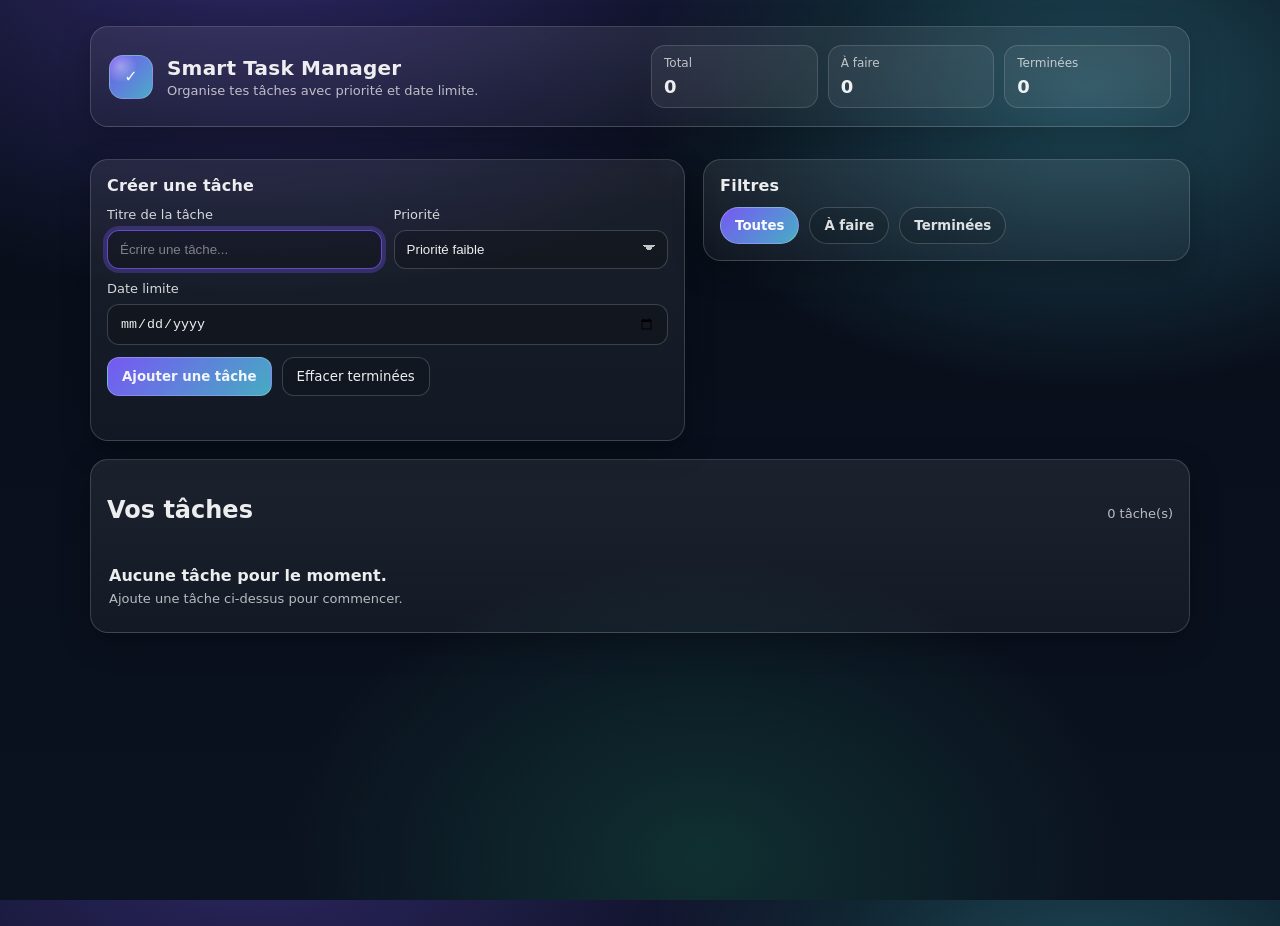
==== index.html @ 7da2368f "Initial frontend layout" ====
<!DOCTYPE html>
<html lang="fr">
<head>
  <meta charset="UTF-8" />
  <meta name="viewport" content="width=device-width, initial-scale=1.0" />
  <title>Smart Task Manager</title>
  <meta name="description" content="Organise tes tâches avec priorité et date limite." />
  <link rel="stylesheet" href="style.css" />
</head>
<body>
  <a class="skip-link" href="#main">Aller au contenu</a>

  <header class="app-header">
    <div class="brand">
      <div class="brand__icon" aria-hidden="true">✓</div>
      <div>
        <h1>Smart Task Manager</h1>
        <p class="subtitle">Organise tes tâches avec priorité et date limite.</p>
      </div>
    </div>

    <section class="stats" aria-label="Statistiques">
      <div class="stat">
        <div class="stat__label">Total</div>
        <div class="stat__value" id="statTotal">0</div>
      </div>
      <div class="stat">
        <div class="stat__label">À faire</div>
        <div class="stat__value" id="statTodo">0</div>
      </div>
      <div class="stat">
        <div class="stat__label">Terminées</div>
        <div class="stat__value" id="statDone">0</div>
      </div>
    </section>
  </header>

  <main id="main" class="app" role="main">
    <section class="panel" aria-labelledby="createTaskTitle">
      <h2 id="createTaskTitle">Créer une tâche</h2>

      <form class="task-form" id="taskForm" autocomplete="off">
        <div class="field">
          <label for="taskInput">Titre de la tâche</label>
          <input
            type="text"
            id="taskInput"
            placeholder="Écrire une tâche..."
            maxlength="120"
            required
          />
        </div>

        <div class="field">
          <label for="priorityInput">Priorité</label>
          <select id="priorityInput" aria-label="Priorité">
            <option value="low">Priorité faible</option>
            <option value="medium">Priorité moyenne</option>
            <option value="high">Priorité haute</option>
          </select>
        </div>

        <div class="field">
          <label for="dateInput">Date limite</label>
          <input type="date" id="dateInput" />
        </div>

        <div class="actions">
          <button type="submit" id="addTaskBtn">Ajouter une tâche</button>
          <button type="button" class="btn-ghost" id="clearCompletedBtn" aria-label="Supprimer les tâches terminées">
            Effacer terminées
          </button>
        </div>

        <p class="helper" id="formHelper" aria-live="polite"></p>
      </form>
    </section>

    <section class="panel" aria-labelledby="filtersTitle">
      <h2 id="filtersTitle">Filtres</h2>

      <div class="filters" role="group" aria-label="Filtrer les tâches">
        <button type="button" class="filter-btn is-active" data-filter="all" aria-pressed="true">Toutes</button>
        <button type="button" class="filter-btn" data-filter="todo" aria-pressed="false">À faire</button>
        <button type="button" class="filter-btn" data-filter="done" aria-pressed="false">Terminées</button>
      </div>
    </section>

    <section class="panel" aria-labelledby="listTitle">
      <div class="list-header">
        <h2 id="listTitle">Vos tâches</h2>
        <div class="list-meta" aria-live="polite">
          <span id="taskCount">0 tâche(s)</span>
        </div>
      </div>

      <div id="emptyState" class="empty" hidden>
        <p class="empty__title">Aucune tâche pour le moment.</p>
        <p class="empty__text">Ajoute une tâche ci-dessus pour commencer.</p>
      </div>

      <ul id="taskList" class="task-list" aria-live="polite"></ul>

      <div id="srStatus" class="sr-only" aria-live="polite"></div>
    </section>
  </main>

  <script src="script.js" defer></script>
</body>
</html>
---- style.css ----
/*
  Smart Task Manager - CSS "sans erreurs"
  Objectif: rendu propre, responsive, accessible, cohérent avec index.html.
*/

:root {
  color-scheme: light;

  --bg: #0b1220;
  --surface: rgba(255, 255, 255, 0.08);
  --surface-2: rgba(255, 255, 255, 0.12);
  --border: rgba(255, 255, 255, 0.16);

  --text: rgba(255, 255, 255, 0.92);
  --muted: rgba(255, 255, 255, 0.7);

  --primary: #7c5cff;
  --primary-2: #5ae4ff;

  --danger: #ff4d6d;
  --success: #2ee59d;
  --warning: #ffcc66;

  --shadow: 0 18px 60px rgba(0, 0, 0, 0.45);
  --shadow-soft: 0 10px 30px rgba(0, 0, 0, 0.25);

  --radius-lg: 18px;
  --radius-md: 14px;
  --radius-sm: 10px;

  --focus: 0 0 0 4px rgba(124, 92, 255, 0.28);

  --font: ui-sans-serif, system-ui, -apple-system, Segoe UI, Roboto, Helvetica, Arial,
    "Apple Color Emoji", "Segoe UI Emoji";
}

*,
*::before,
*::after {
  box-sizing: border-box;
}

html,
body {
  height: 100%;
}

body {
  margin: 0;
  font-family: var(--font);
  background:
    radial-gradient(1100px 700px at 20% -10%, rgba(124, 92, 255, 0.35), transparent 55%),
    radial-gradient(900px 600px at 85% 10%, rgba(90, 228, 255, 0.28), transparent 50%),
    radial-gradient(700px 500px at 55% 95%, rgba(46, 229, 157, 0.14), transparent 60%),
    linear-gradient(180deg, #070d18, var(--bg));
  color: var(--text);
}

img {
  max-width: 100%;
  height: auto;
}

/* Accessibilité */
.skip-link {
  position: absolute;
  left: -9999px;
  top: auto;
  width: 1px;
  height: 1px;
  overflow: hidden;
}
.skip-link:focus {
  left: 16px;
  top: 16px;
  width: auto;
  height: auto;
  padding: 10px 12px;
  border-radius: 10px;
  background: rgba(0, 0, 0, 0.6);
  border: 1px solid var(--border);
  z-index: 9999;
}

.sr-only {
  position: absolute;
  width: 1px;
  height: 1px;
  padding: 0;
  margin: -1px;
  overflow: hidden;
  clip: rect(0, 0, 0, 0);
  white-space: nowrap;
  border: 0;
}

/* Layout principal */
.app {
  width: min(1100px, calc(100% - 32px));
  margin: 0 auto;
  padding: 22px 0 56px;
  display: grid;
  grid-template-columns: 1fr;
  gap: 18px;
}

.app-header {
  width: min(1100px, calc(100% - 32px));
  margin: 26px auto 10px;
  padding: 18px 18px;
  border: 1px solid var(--border);
  background: linear-gradient(180deg, rgba(255, 255, 255, 0.08), rgba(255, 255, 255, 0.04));
  border-radius: var(--radius-lg);
  box-shadow: var(--shadow-soft);
  display: flex;
  align-items: center;
  justify-content: space-between;
  gap: 16px;
}

.brand {
  display: flex;
  align-items: center;
  gap: 14px;
  min-width: 260px;
}

.brand__icon {
  width: 44px;
  height: 44px;
  border-radius: 14px;
  display: grid;
  place-items: center;
  font-weight: 800;
  color: rgba(255, 255, 255, 0.95);
  background:
    radial-gradient(30px 30px at 25% 25%, rgba(255, 255, 255, 0.35), transparent 55%),
    linear-gradient(135deg, rgba(124, 92, 255, 0.9), rgba(90, 228, 255, 0.7));
  border: 1px solid rgba(255, 255, 255, 0.2);
}

.brand h1 {
  margin: 0;
  font-size: 20px;
  letter-spacing: 0.2px;
}

.subtitle {
  margin: 3px 0 0;
  color: var(--muted);
  font-size: 13px;
}

.stats {
  display: grid;
  grid-template-columns: repeat(3, minmax(120px, 1fr));
  gap: 10px;
  width: min(520px, 100%);
}

.stat {
  border-radius: 14px;
  padding: 10px 12px;
  border: 1px solid rgba(255, 255, 255, 0.14);
  background: rgba(255, 255, 255, 0.06);
}

.stat__label {
  color: var(--muted);
  font-size: 12px;
}

.stat__value {
  margin-top: 6px;
  font-size: 18px;
  font-weight: 800;
  letter-spacing: 0.2px;
}

/* Panels */
.panel {
  border-radius: var(--radius-lg);
  border: 1px solid var(--border);
  background: linear-gradient(180deg, rgba(255, 255, 255, 0.08), rgba(255, 255, 255, 0.04));
  box-shadow: var(--shadow-soft);
  padding: 16px;
}

.panel > h2 {
  margin: 0 0 12px;
  font-size: 16px;
  letter-spacing: 0.2px;
}

/* Form */
.task-form {
  display: grid;
  grid-template-columns: 1fr;
  gap: 12px;
}

.field {
  display: grid;
  gap: 8px;
}

label {
  font-size: 13px;
  color: rgba(255, 255, 255, 0.82);
}

input[type="text"],
input[type="date"],
select {
  width: 100%;
  border-radius: 12px;
  border: 1px solid rgba(255, 255, 255, 0.18);
  background: rgba(0, 0, 0, 0.18);
  color: var(--text);
  padding: 11px 12px;
  outline: none;
  transition: border-color 150ms ease, box-shadow 150ms ease, transform 150ms ease;
}

input::placeholder {
  color: rgba(255, 255, 255, 0.45);
}

select {
  appearance: none;
  background-image:
    linear-gradient(45deg, transparent 50%, rgba(255, 255, 255, 0.75) 50%),
    linear-gradient(135deg, rgba(255, 255, 255, 0.75) 50%, transparent 50%);
  background-position:
    calc(100% - 18px) calc(50% - 2px),
    calc(100% - 12px) calc(50% - 2px);
  background-size: 6px 6px, 6px 6px;
  background-repeat: no-repeat;
  padding-right: 34px;
}

input:focus,
select:focus {
  border-color: rgba(124, 92, 255, 0.75);
  box-shadow: var(--focus);
}

.actions {
  display: flex;
  gap: 10px;
  flex-wrap: wrap;
}

button {
  font-family: inherit;
}

button[type="submit"],
.btn-ghost {
  border-radius: 12px;
  border: 1px solid rgba(255, 255, 255, 0.18);
  padding: 11px 14px;
  cursor: pointer;
  color: var(--text);
  background: rgba(255, 255, 255, 0.08);
  transition: transform 120ms ease, background 120ms ease, border-color 120ms ease;
}

button[type="submit"] {
  background: linear-gradient(135deg, rgba(124, 92, 255, 0.95), rgba(90, 228, 255, 0.72));
  border-color: rgba(255, 255, 255, 0.22);
  font-weight: 800;
}

button[type="submit"]:hover,
.btn-ghost:hover {
  transform: translateY(-1px);
  border-color: rgba(255, 255, 255, 0.3);
  background: rgba(255, 255, 255, 0.12);
}

button[type="submit"]:active,
.btn-ghost:active {
  transform: translateY(0px);
}

.btn-ghost {
  background: rgba(0, 0, 0, 0.12);
}

.helper {
  margin: 0;
  color: rgba(255, 255, 255, 0.72);
  min-height: 1.2em;
  font-size: 13px;
}

/* Filtres */
.filters {
  display: flex;
  flex-wrap: wrap;
  gap: 10px;
}

.filter-btn {
  border-radius: 999px;
  border: 1px solid rgba(255, 255, 255, 0.18);
  padding: 10px 14px;
  cursor: pointer;
  background: rgba(0, 0, 0, 0.12);
  color: rgba(255, 255, 255, 0.86);
  transition: transform 120ms ease, background 120ms ease, border-color 120ms ease;
  font-weight: 700;
}

.filter-btn:hover {
  transform: translateY(-1px);
  border-color: rgba(255, 255, 255, 0.28);
}

.filter-btn.is-active {
  background: linear-gradient(135deg, rgba(124, 92, 255, 0.95), rgba(90, 228, 255, 0.72));
  border-color: rgba(255, 255, 255, 0.25);
  color: rgba(255, 255, 255, 0.98);
}

/* Liste de tâches */
.list-header {
  display: flex;
  align-items: baseline;
  justify-content: space-between;
  gap: 14px;
  margin-bottom: 12px;
}

.list-meta {
  color: var(--muted);
  font-size: 13px;
}

.task-list {
  list-style: none;
  padding: 0;
  margin: 0;
  display: grid;
  gap: 10px;
}

.empty {
  padding: 10px 2px;
}

.empty__title {
  margin: 0 0 6px;
  font-weight: 900;
}

.empty__text {
  margin: 0;
  color: var(--muted);
  font-size: 13px;
}

/* Styles génériques pour items (générés dans script.js) */
.task {
  border-radius: var(--radius-md);
  border: 1px solid rgba(255, 255, 255, 0.16);
  background: rgba(0, 0, 0, 0.14);
  padding: 12px;
  display: grid;
  gap: 10px;
}

.task__top {
  display: flex;
  justify-content: space-between;
  align-items: flex-start;
  gap: 12px;
}

.task__title {
  font-weight: 850;
  letter-spacing: 0.1px;
}

.task__meta {
  color: var(--muted);
  font-size: 12px;
  display: flex;
  flex-wrap: wrap;
  gap: 10px;
}

.badge {
  display: inline-flex;
  align-items: center;
  gap: 8px;
  padding: 7px 10px;
  border-radius: 999px;
  border: 1px solid rgba(255, 255, 255, 0.16);
  background: rgba(255, 255, 255, 0.06);
  font-size: 12px;
  font-weight: 800;
}

.badge--low {
  border-color: rgba(46, 229, 157, 0.35);
  background: rgba(46, 229, 157, 0.12);
}

.badge--medium {
  border-color: rgba(255, 204, 102, 0.35);
  background: rgba(255, 204, 102, 0.12);
}

.badge--high {
  border-color: rgba(255, 77, 109, 0.4);
  background: rgba(255, 77, 109, 0.14);
}

.task__actions {
  display: flex;
  gap: 10px;
  flex-wrap: wrap;
}

.icon-btn {
  border-radius: 12px;
  border: 1px solid rgba(255, 255, 255, 0.16);
  background: rgba(255, 255, 255, 0.06);
  color: var(--text);
  padding: 10px 12px;
  cursor: pointer;
  font-weight: 800;
  transition: transform 120ms ease, background 120ms ease, border-color 120ms ease;
}

.icon-btn:hover {
  transform: translateY(-1px);
  border-color: rgba(255, 255, 255, 0.28);
}

.icon-btn--danger {
  border-color: rgba(255, 77, 109, 0.38);
  background: rgba(255, 77, 109, 0.14);
}

/* Logo */
.logo {
  position: fixed;
  top: 16px;
  right: 16px;
  width: 66px;
  height: 66px;
  object-fit: contain;
  opacity: 0.9;
  filter: drop-shadow(0 10px 25px rgba(0, 0, 0, 0.45));
  pointer-events: none;
  z-index: 10;
}

/* Responsive */
@media (min-width: 900px) {
  .app {
    grid-template-columns: 1.1fr 0.9fr;
    align-items: start;
  }

  .app > section:nth-child(1) {
    grid-column: 1;
  }

  .app > section:nth-child(2) {
    grid-column: 2;
  }

  .app > section:nth-child(3) {
    grid-column: 1 / -1;
  }

  .task-form {
    grid-template-columns: 1fr 1fr;
  }

  .field:has(#dateInput) {
    grid-column: 1 / -1;
  }

  .actions {
    grid-column: 1 / -1;
  }
}

@media (prefers-reduced-motion: reduce) {
  * {
    transition: none !important;
    scroll-behavior: auto !important;
  }
}
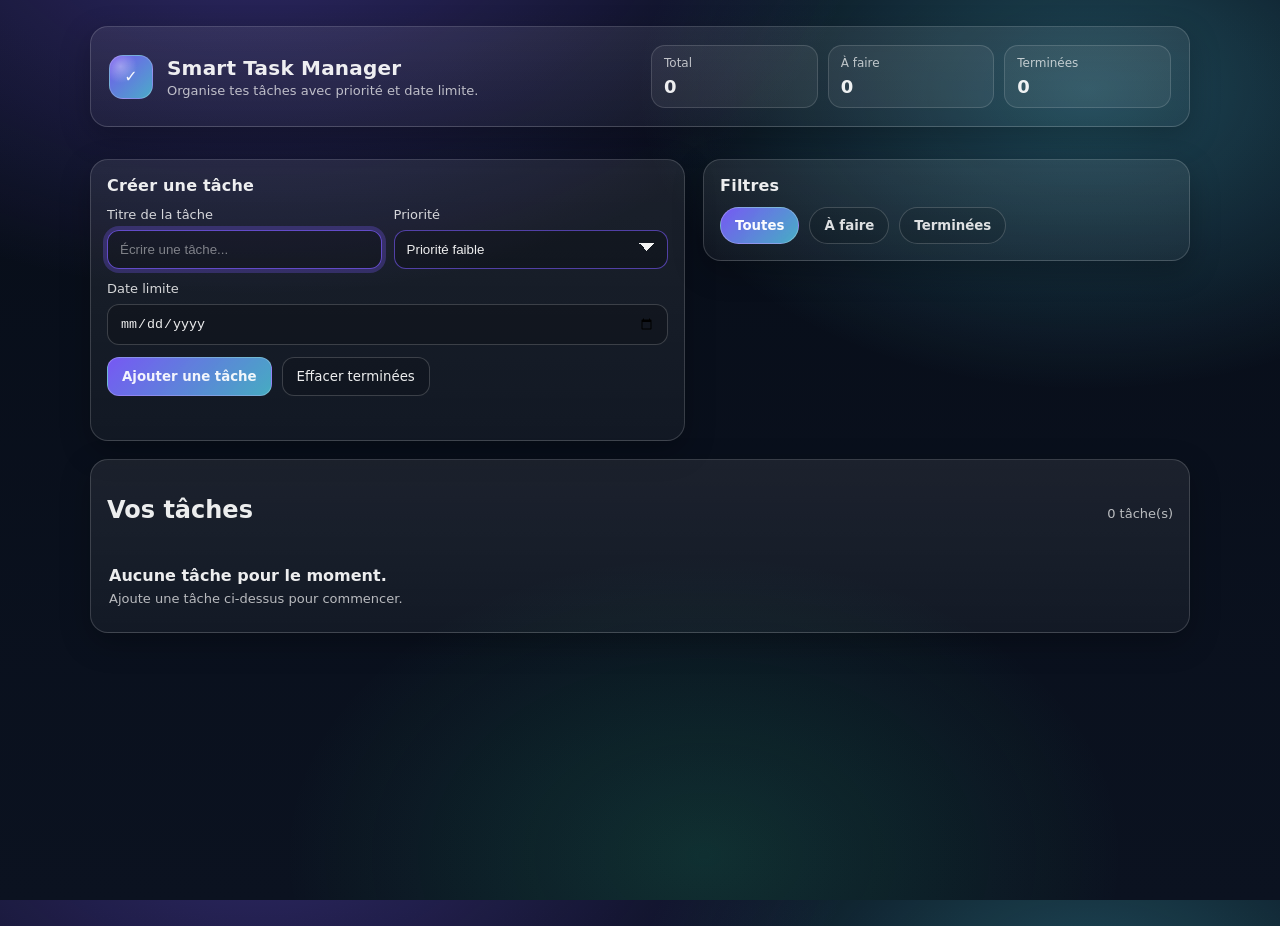
==== commit f0934349: "Update frontend design" ====
--- a/index.html
+++ b/index.html
@@ -62,7 +62,7 @@
 
         <div class="field">
           <label for="dateInput">Date limite</label>
-          <input type="date" id="dateInput" />
+          <input type="date" id="dateInput" required />
         </div>
 
         <div class="actions">
--- a/style.css
+++ b/style.css
@@ -238,6 +238,53 @@
   background-repeat: no-repeat;
   padding-right: 34px;
 }
+
+/* Priorité (menu déroulant) - cohérent thème sombre violet/bleu */
+#priorityInput {
+  border-color: rgba(124, 92, 255, 0.6);
+  background: rgba(0, 0, 0, 0.22);
+
+  /* Flèche (caret) custom via gradients : par défaut vers le bas */
+  background-image:
+    linear-gradient(45deg, transparent 50%, rgba(255, 255, 255, 0.95) 50%),
+    linear-gradient(135deg, rgba(255, 255, 255, 0.95) 50%, transparent 50%);
+  background-position:
+    calc(100% - 20px) calc(50% - 3px),
+    calc(100% - 12px) calc(50% - 3px);
+  background-size: 8px 8px, 8px 8px;
+  background-repeat: no-repeat;
+  padding-right: 40px;
+
+  /* transition pour “rotation” (simulée) */
+  transition: border-color 150ms ease, box-shadow 150ms ease;
+}
+
+/* Au clic (focus) : on inverse la forme pour simuler la flèche tournée vers le haut */
+#priorityInput:focus,
+#priorityInput:focus-visible {
+  border-color: rgba(90, 228, 255, 0.75);
+
+  background-image:
+    linear-gradient(45deg, rgba(255, 255, 255, 0.95) 50%, transparent 50%),
+    linear-gradient(135deg, transparent 50%, rgba(255, 255, 255, 0.95) 50%);
+  background-position:
+    calc(100% - 20px) calc(50% - 2px),
+    calc(100% - 12px) calc(50% - 2px);
+}
+
+
+#priorityInput option {
+  background: #0b1220;
+  color: rgba(255, 255, 255, 0.95);
+}
+
+/* Certains navigateurs supportent les styles d’option via texte de contrôle */
+#priorityInput:focus option:checked,
+#priorityInput option:checked {
+  color: rgba(255, 255, 255, 0.98);
+  background: rgba(124, 92, 255, 0.18);
+}
+
 
 input:focus,
 select:focus {
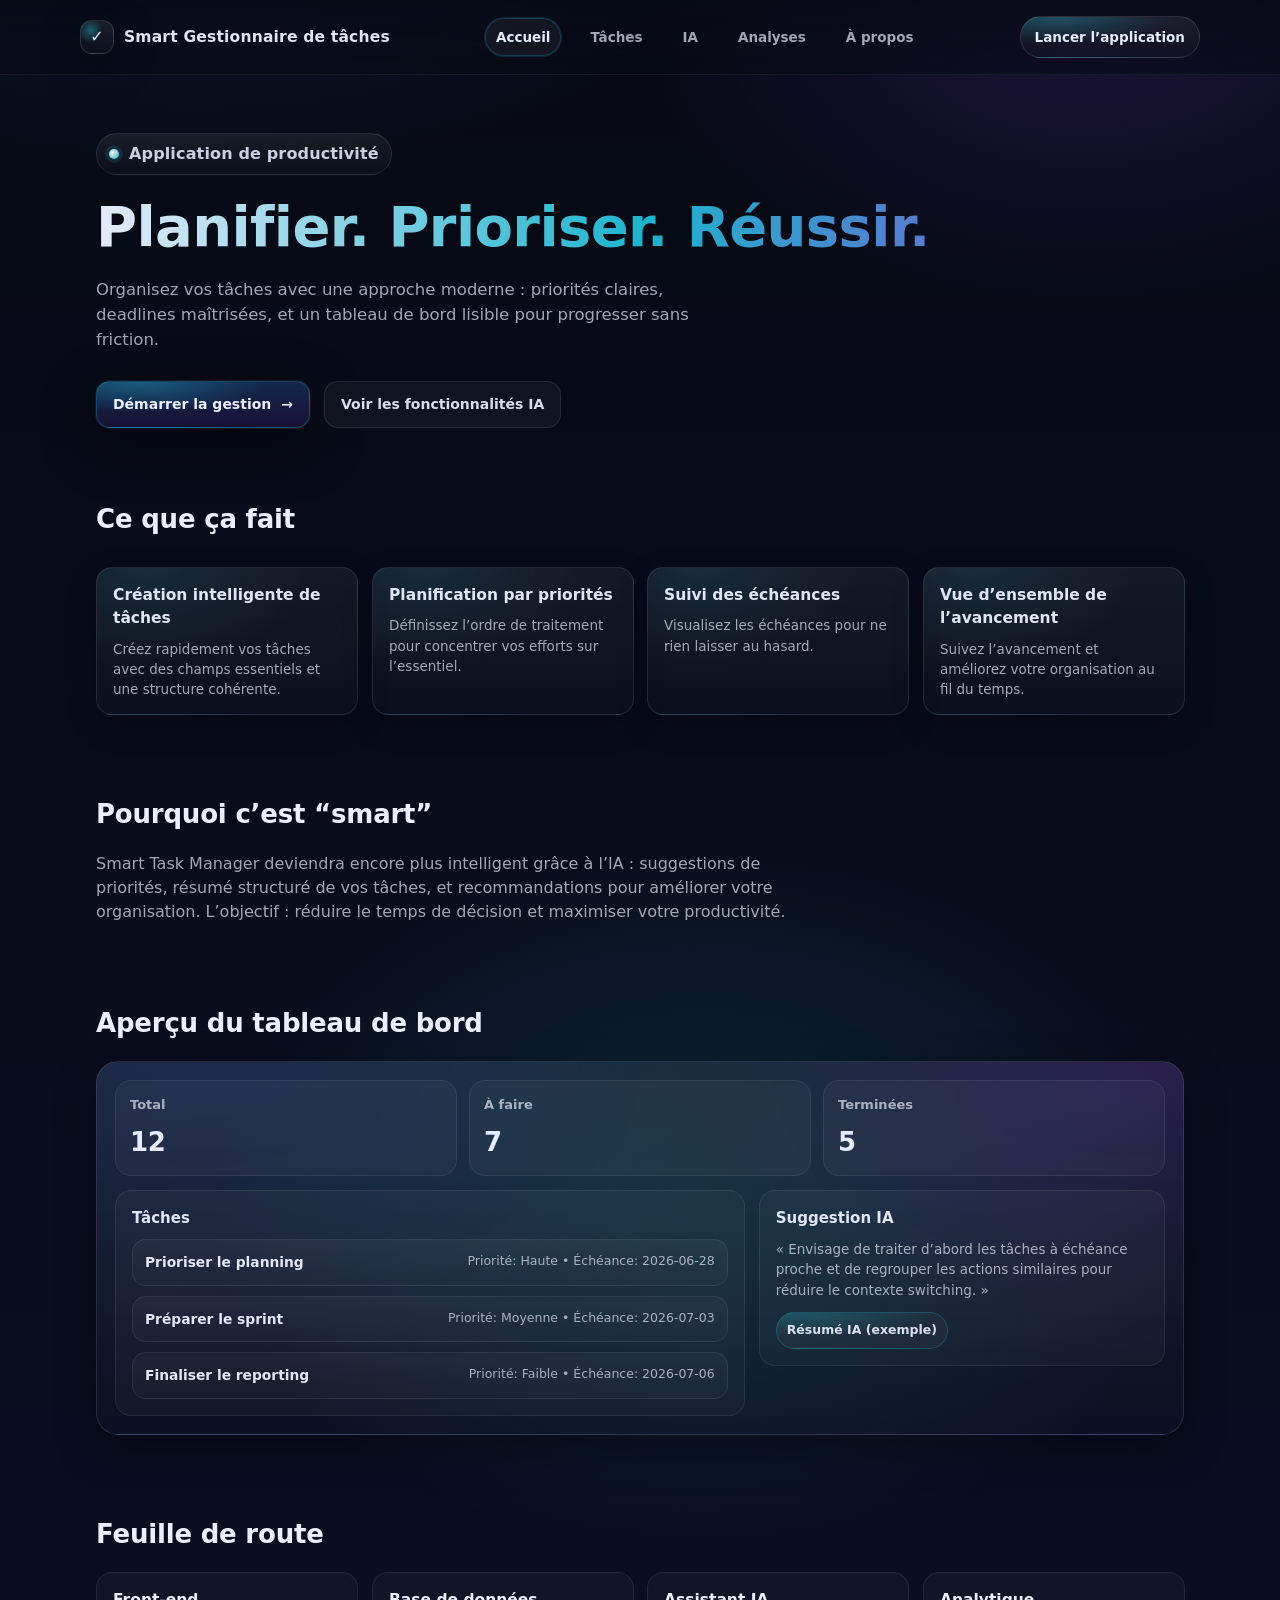
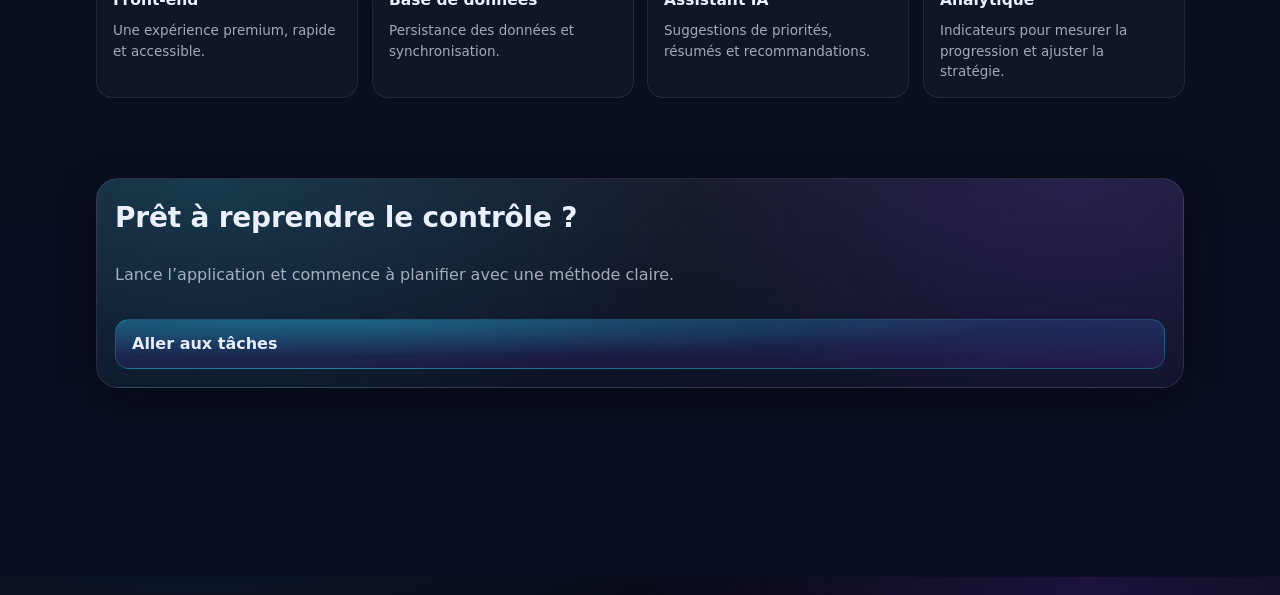
==== commit ac57ed67: "terminé" ====
--- a/index.html
+++ b/index.html
@@ -1,111 +1,221 @@
-<!DOCTYPE html>
+<!doctype html>
 <html lang="fr">
-<head>
-  <meta charset="UTF-8" />
-  <meta name="viewport" content="width=device-width, initial-scale=1.0" />
-  <title>Smart Task Manager</title>
-  <meta name="description" content="Organise tes tâches avec priorité et date limite." />
-  <link rel="stylesheet" href="style.css" />
-</head>
-<body>
-  <a class="skip-link" href="#main">Aller au contenu</a>
-
-  <header class="app-header">
-    <div class="brand">
-      <div class="brand__icon" aria-hidden="true">✓</div>
-      <div>
-        <h1>Smart Task Manager</h1>
-        <p class="subtitle">Organise tes tâches avec priorité et date limite.</p>
+  <head>
+    <meta charset="utf-8" />
+    <meta name="viewport" content="width=device-width, initial-scale=1" />
+    <title>Smart Gestionnaire de tâches</title>
+
+    <meta
+      name="description"
+      content="Smart Gestionnaire de tâches : planifiez, priorisez et suivez vos tâches avec une organisation claire — et une IA à venir."
+    />
+
+    <link rel="stylesheet" href="style.css" />
+    <script src="script.js" defer></script>
+  </head>
+
+  <body>
+    <a class="skip-link" href="#main" aria-label="Aller au contenu principal">Aller au contenu</a>
+
+    <header class="home-header" role="banner">
+      <div class="home-header__inner">
+        <a class="home-brand" href="index.html" aria-label="Smart Gestionnaire de tâches — Accueil">
+          <span class="home-brand__logo" aria-hidden="true">✓</span>
+          <span class="home-brand__text">Smart Gestionnaire de tâches</span>
+
+        </a>
+
+        <nav class="home-nav" aria-label="Navigation principale">
+          <ul class="home-nav__list">
+            <li><a href="index.html" aria-current="page">Accueil</a></li>
+            <li><a href="tasks.html">Tâches</a></li>
+            <li><a href="ai.html">IA</a></li>
+            <li><a href="analytics.html">Analyses</a></li>
+            <li><a href="about.html">À propos</a></li>
+
+          </ul>
+        </nav>
+
+        <a class="home-launch" href="tasks.html" role="button" aria-label="Lancer l’application">Lancer l’application</a>
+
       </div>
-    </div>
-
-    <section class="stats" aria-label="Statistiques">
-      <div class="stat">
-        <div class="stat__label">Total</div>
-        <div class="stat__value" id="statTotal">0</div>
+    </header>
+
+    <main id="main" class="home-main" role="main">
+      <section class="home-hero" aria-labelledby="homeHeroTitle">
+        <div class="home-hero__inner">
+          <div class="home-hero__badge" role="note">Application de productivité</div>
+          <h1 id="homeHeroTitle">Planifier. Prioriser. Réussir.</h1>
+
+          <p class="home-hero__text">
+            Organisez vos tâches avec une approche moderne : priorités claires, deadlines maîtrisées,
+            et un tableau de bord lisible pour progresser sans friction.
+          </p>
+
+          <div class="home-hero__actions" aria-label="Actions principales">
+            <a class="home-cta home-cta--primary" href="tasks.html" aria-label="Démarrer la gestion de tâches">
+              Démarrer la gestion <span aria-hidden="true">→</span>
+            </a>
+            <a class="home-cta home-cta--secondary" href="ai.html" aria-label="Voir les fonctionnalités IA">
+              Voir les fonctionnalités IA
+            </a>
+
+          </div>
+        </div>
+      </section>
+
+      <section class="home-section" aria-labelledby="whatItDoesTitle">
+        <div class="home-section__inner">
+          <h2 id="whatItDoesTitle">Ce que ça fait</h2>
+
+
+          <div class="home-cards" role="list" aria-label="Fonctionnalités">
+            <article class="home-card" role="listitem" aria-label="Création intelligente de tâches">
+              <h3>Création intelligente de tâches</h3>
+
+              <p>Créez rapidement vos tâches avec des champs essentiels et une structure cohérente.</p>
+            </article>
+
+            <article class="home-card" role="listitem" aria-label="Planification par priorités">
+              <h3>Planification par priorités</h3>
+
+              <p>Définissez l’ordre de traitement pour concentrer vos efforts sur l’essentiel.</p>
+            </article>
+
+            <article class="home-card" role="listitem" aria-label="Suivi des échéances">
+              <h3>Suivi des échéances</h3>
+
+              <p>Visualisez les échéances pour ne rien laisser au hasard.</p>
+            </article>
+
+            <article class="home-card" role="listitem" aria-label="Vue d’ensemble de l’avancement">
+              <h3>Vue d’ensemble de l’avancement</h3>
+
+              <p>Suivez l’avancement et améliorez votre organisation au fil du temps.</p>
+            </article>
+          </div>
+        </div>
+      </section>
+
+      <section class="home-section" aria-labelledby="whySmartTitle">
+        <div class="home-section__inner">
+          <h2 id="whySmartTitle">Pourquoi c’est “smart”</h2>
+
+          <p class="home-paragraph">
+            Smart Task Manager deviendra encore plus intelligent grâce à l’IA : suggestions de priorités,
+            résumé structuré de vos tâches, et recommandations pour améliorer votre organisation.
+            L’objectif : réduire le temps de décision et maximiser votre productivité.
+          </p>
+        </div>
+      </section>
+
+      <section class="home-section" aria-labelledby="dashboardPreviewTitle">
+        <div class="home-section__inner">
+          <h2 id="dashboardPreviewTitle">Aperçu du tableau de bord</h2>
+
+
+          <div class="home-dashboard" aria-label="Prévisualisation du tableau de bord">
+            <div class="home-dashboard__stats" aria-label="Statistiques">
+              <div class="home-mini-stat" aria-label="Tâches totales">
+
+                <div class="home-mini-stat__label">Total</div>
+
+                <div class="home-mini-stat__value">12</div>
+              </div>
+              <div class="home-mini-stat" aria-label="Tâches à faire">
+                <div class="home-mini-stat__label">À faire</div>
+                <div class="home-mini-stat__value">7</div>
+              </div>
+              <div class="home-mini-stat" aria-label="Tâches terminées">
+                <div class="home-mini-stat__label">Terminées</div>
+                <div class="home-mini-stat__value">5</div>
+              </div>
+            </div>
+
+            <div class="home-dashboard__grid">
+              <div class="home-dashboard__tasks" aria-label="Tâches fictives">
+                <h3 class="home-dashboard__subtitle">Tâches</h3>
+
+                <ul class="home-dashboard__task-list" aria-label="Liste de tâches">
+                  <li class="home-dashboard__task" aria-label="Tâche : Prioriser le planning">
+                    <span class="home-dashboard__task-title">Prioriser le planning</span>
+                    <span class="home-dashboard__task-meta">Priorité: Haute • Échéance: 2026-06-28</span>
+                  </li>
+                  <li class="home-dashboard__task" aria-label="Tâche : Préparer le sprint">
+                    <span class="home-dashboard__task-title">Préparer le sprint</span>
+                    <span class="home-dashboard__task-meta">Priorité: Moyenne • Échéance: 2026-07-03</span>
+                  </li>
+                  <li class="home-dashboard__task" aria-label="Tâche : Finaliser le reporting">
+                    <span class="home-dashboard__task-title">Finaliser le reporting</span>
+                    <span class="home-dashboard__task-meta">Priorité: Faible • Échéance: 2026-07-06</span>
+                  </li>
+                </ul>
+              </div>
+
+              <aside class="home-dashboard__ai" aria-label="Suggestion IA">
+                <h3 class="home-dashboard__subtitle">Suggestion IA</h3>
+
+                <p class="home-dashboard__ai-text">
+                  « Envisage de traiter d’abord les tâches à échéance proche et de regrouper les actions
+                  similaires pour réduire le contexte switching. »
+                </p>
+                <div class="home-dashboard__ai-chip" role="note">Résumé IA (exemple)</div>
+              </aside>
+            </div>
+          </div>
+        </div>
+      </section>
+
+      <section class="home-section" aria-labelledby="roadmapTitle">
+        <div class="home-section__inner">
+          <h2 id="roadmapTitle">Feuille de route</h2>
+
+
+          <div class="home-roadmap" aria-label="Plan de développement">
+            <article class="home-roadmap__item" aria-label="Front-end">
+              <h3>Front-end</h3>
+
+              <p>Une expérience premium, rapide et accessible.</p>
+            </article>
+            <article class="home-roadmap__item" aria-label="Base de données">
+              <h3>Base de données</h3>
+
+              <p>Persistance des données et synchronisation.</p>
+            </article>
+            <article class="home-roadmap__item" aria-label="Assistant IA">
+              <h3>Assistant IA</h3>
+
+              <p>Suggestions de priorités, résumés et recommandations.</p>
+            </article>
+            <article class="home-roadmap__item" aria-label="Analytique">
+              <h3>Analytique</h3>
+
+              <p>Indicateurs pour mesurer la progression et ajuster la stratégie.</p>
+            </article>
+          </div>
+        </div>
+      </section>
+
+      <section class="home-section home-final-cta" aria-labelledby="homeCtaTitle">
+        <div class="home-section__inner">
+          <h2 id="homeCtaTitle">Prêt à reprendre le contrôle ?</h2>
+          <p class="home-paragraph">
+            Lance l’application et commence à planifier avec une méthode claire.
+          </p>
+          <a class="home-cta__button" href="tasks.html" aria-label="Aller à tasks.html">Aller aux tâches</a>
+
+        </div>
+      </section>
+    </main>
+
+    <footer class="home-footer" role="contentinfo" aria-label="Pied de page">
+      <div class="home-footer__inner">
+        <div class="home-footer__copyright">
+          © 2026 Smart Task Manager. Tous droits réservés.
+        </div>
       </div>
-      <div class="stat">
-        <div class="stat__label">À faire</div>
-        <div class="stat__value" id="statTodo">0</div>
-      </div>
-      <div class="stat">
-        <div class="stat__label">Terminées</div>
-        <div class="stat__value" id="statDone">0</div>
-      </div>
-    </section>
-  </header>
-
-  <main id="main" class="app" role="main">
-    <section class="panel" aria-labelledby="createTaskTitle">
-      <h2 id="createTaskTitle">Créer une tâche</h2>
-
-      <form class="task-form" id="taskForm" autocomplete="off">
-        <div class="field">
-          <label for="taskInput">Titre de la tâche</label>
-          <input
-            type="text"
-            id="taskInput"
-            placeholder="Écrire une tâche..."
-            maxlength="120"
-            required
-          />
-        </div>
-
-        <div class="field">
-          <label for="priorityInput">Priorité</label>
-          <select id="priorityInput" aria-label="Priorité">
-            <option value="low">Priorité faible</option>
-            <option value="medium">Priorité moyenne</option>
-            <option value="high">Priorité haute</option>
-          </select>
-        </div>
-
-        <div class="field">
-          <label for="dateInput">Date limite</label>
-          <input type="date" id="dateInput" required />
-        </div>
-
-        <div class="actions">
-          <button type="submit" id="addTaskBtn">Ajouter une tâche</button>
-          <button type="button" class="btn-ghost" id="clearCompletedBtn" aria-label="Supprimer les tâches terminées">
-            Effacer terminées
-          </button>
-        </div>
-
-        <p class="helper" id="formHelper" aria-live="polite"></p>
-      </form>
-    </section>
-
-    <section class="panel" aria-labelledby="filtersTitle">
-      <h2 id="filtersTitle">Filtres</h2>
-
-      <div class="filters" role="group" aria-label="Filtrer les tâches">
-        <button type="button" class="filter-btn is-active" data-filter="all" aria-pressed="true">Toutes</button>
-        <button type="button" class="filter-btn" data-filter="todo" aria-pressed="false">À faire</button>
-        <button type="button" class="filter-btn" data-filter="done" aria-pressed="false">Terminées</button>
-      </div>
-    </section>
-
-    <section class="panel" aria-labelledby="listTitle">
-      <div class="list-header">
-        <h2 id="listTitle">Vos tâches</h2>
-        <div class="list-meta" aria-live="polite">
-          <span id="taskCount">0 tâche(s)</span>
-        </div>
-      </div>
-
-      <div id="emptyState" class="empty" hidden>
-        <p class="empty__title">Aucune tâche pour le moment.</p>
-        <p class="empty__text">Ajoute une tâche ci-dessus pour commencer.</p>
-      </div>
-
-      <ul id="taskList" class="task-list" aria-live="polite"></ul>
-
-      <div id="srStatus" class="sr-only" aria-live="polite"></div>
-    </section>
-  </main>
-
-  <script src="script.js" defer></script>
-</body>
+    </footer>
+
+  </body>
 </html>
 
--- a/style.css
+++ b/style.css
@@ -1,547 +1,580 @@
 /*
-  Smart Task Manager - CSS "sans erreurs"
-  Objectif: rendu propre, responsive, accessible, cohérent avec index.html.
+  Smart Task Manager — style.css (index.html)
+  Thème : palette sombre + accents bleu/violet/cyan
+  - fond: #070a14 et #0a0f24
+  - accents: #3b82f6 #7c3aed #a855f7 #22d3ee
+  - texte: #eaf0ff
+  - frosted/glow: rgba(...) fourni par l'utilisateur
 */
 
-:root {
-  color-scheme: light;
-
-  --bg: #0b1220;
-  --surface: rgba(255, 255, 255, 0.08);
-  --surface-2: rgba(255, 255, 255, 0.12);
-  --border: rgba(255, 255, 255, 0.16);
-
-  --text: rgba(255, 255, 255, 0.92);
-  --muted: rgba(255, 255, 255, 0.7);
-
-  --primary: #7c5cff;
-  --primary-2: #5ae4ff;
-
-  --danger: #ff4d6d;
-  --success: #2ee59d;
-  --warning: #ffcc66;
-
-  --shadow: 0 18px 60px rgba(0, 0, 0, 0.45);
-  --shadow-soft: 0 10px 30px rgba(0, 0, 0, 0.25);
-
-  --radius-lg: 18px;
-  --radius-md: 14px;
+:root{
+  --bg0:#070a14;          /* fond très sombre */
+  --bg1:#0a0f24;          /* fond secondaire sombre */
+  --text:#eaf0ff;        /* texte clair */
+
+  --blue:#3b82f6;
+  --indigo:#7c3aed;
+  --violet:#a855f7;
+  --cyan:#22d3ee;
+
+  --glass-04: rgba(255, 255, 255, 0.04);
+  --glass-06: rgba(255, 255, 255, 0.06);
+  --text-92: rgba(234, 240, 255, 0.92);
+  --text-68: rgba(234, 240, 255, 0.68);
+  --glow-blue-18: rgba(125, 140, 255, 0.18);
+  --glow-violet-18: rgba(124, 58, 237, 0.18);
+  --glow-indigo-18: rgba(59, 130, 246, 0.18);
+
+  --radius-xl: 22px;
+  --radius-lg: 16px;
+  --radius-md: 12px;
   --radius-sm: 10px;
 
-  --focus: 0 0 0 4px rgba(124, 92, 255, 0.28);
-
-  --font: ui-sans-serif, system-ui, -apple-system, Segoe UI, Roboto, Helvetica, Arial,
-    "Apple Color Emoji", "Segoe UI Emoji";
-}
-
-*,
-*::before,
-*::after {
-  box-sizing: border-box;
-}
-
-html,
-body {
-  height: 100%;
-}
-
-body {
-  margin: 0;
-  font-family: var(--font);
-  background:
-    radial-gradient(1100px 700px at 20% -10%, rgba(124, 92, 255, 0.35), transparent 55%),
-    radial-gradient(900px 600px at 85% 10%, rgba(90, 228, 255, 0.28), transparent 50%),
-    radial-gradient(700px 500px at 55% 95%, rgba(46, 229, 157, 0.14), transparent 60%),
-    linear-gradient(180deg, #070d18, var(--bg));
+  --shadow-soft: 0 14px 40px rgba(0,0,0,.35);
+  --shadow-glow: 0 0 0 1px rgba(255,255,255,.06), 0 16px 55px rgba(0,0,0,.48);
+
+  --container: 1120px;
+
+  --focus: 0 0 0 3px rgba(34, 211, 238, 0.25), 0 0 0 1px rgba(34, 211, 238, 0.45);
+}
+
+*{ box-sizing: border-box; }
+
+html{
+  scroll-behavior: smooth;
+}
+
+body{
+  margin:0;
+  font-family: ui-sans-serif, system-ui, -apple-system, Segoe UI, Roboto, Helvetica, Arial, "Apple Color Emoji", "Segoe UI Emoji";
   color: var(--text);
-}
-
-img {
-  max-width: 100%;
-  height: auto;
-}
-
-/* Accessibilité */
-.skip-link {
-  position: absolute;
-  left: -9999px;
-  top: auto;
-  width: 1px;
-  height: 1px;
-  overflow: hidden;
-}
-.skip-link:focus {
-  left: 16px;
-  top: 16px;
-  width: auto;
-  height: auto;
-  padding: 10px 12px;
+  background:
+    radial-gradient(1200px 700px at 15% -10%, var(--glow-indigo-18), transparent 55%),
+    radial-gradient(900px 600px at 85% 0%, var(--glow-violet-18), transparent 50%),
+    radial-gradient(900px 650px at 55% 55%, rgba(34,211,238,.14), transparent 55%),
+    linear-gradient(180deg, var(--bg0), var(--bg1));
+  line-height: 1.5;
+}
+
+a{ color: inherit; text-decoration: none; }
+
+img, svg{ max-width:100%; display:block; }
+
+h1,h2,h3,p{ margin:0; }
+
+::selection{
+  background: rgba(168, 85, 247, 0.35);
+  color: var(--text);
+}
+
+/* Skip link */
+.skip-link{
+  position:absolute;
+  left:-999px;
+  top:8px;
+  padding:10px 14px;
+  border-radius: 999px;
+  background: rgba(0,0,0,.55);
+  color: var(--text);
+  border: 1px solid rgba(255,255,255,.12);
+  z-index: 9999;
+}
+.skip-link:focus{
+  left: 12px;
+  outline: none;
+  box-shadow: var(--focus);
+}
+
+/* Focus */
+:focus-visible{
+  outline: none;
+  box-shadow: var(--focus);
   border-radius: 10px;
-  background: rgba(0, 0, 0, 0.6);
-  border: 1px solid var(--border);
-  z-index: 9999;
-}
-
-.sr-only {
-  position: absolute;
-  width: 1px;
-  height: 1px;
-  padding: 0;
-  margin: -1px;
-  overflow: hidden;
-  clip: rect(0, 0, 0, 0);
+}
+
+/* Layout helpers */
+.home-main,
+.home-header__inner,
+.home-section__inner,
+.home-footer__inner{
+  width: min(var(--container), calc(100% - 32px));
+  margin: 0 auto;
+}
+
+.home-main{ padding-bottom: 56px; }
+
+/* Header */
+.home-header{
+  position: sticky;
+  top: 0;
+  z-index: 50;
+  backdrop-filter: blur(14px);
+  -webkit-backdrop-filter: blur(14px);
+  background: linear-gradient(180deg, rgba(7,10,20,0.82), rgba(7,10,20,0.55));
+  border-bottom: 1px solid rgba(255,255,255,.06);
+}
+
+.home-header__inner{
+  display:flex;
+  align-items:center;
+  justify-content: space-between;
+  gap: 18px;
+  padding: 16px 0;
+}
+
+.home-brand{
+  display:flex;
+  align-items:center;
+  gap: 10px;
+  min-width: 260px;
+}
+
+.home-brand__logo{
+  width: 34px;
+  height: 34px;
+  display:grid;
+  place-items:center;
+  border-radius: 12px;
+  background:
+    radial-gradient(70% 70% at 30% 30%, rgba(34,211,238,.35), transparent 55%),
+    linear-gradient(180deg, rgba(255,255,255,.08), rgba(255,255,255,.02));
+  border: 1px solid rgba(255,255,255,.12);
+  color: rgba(234,240,255,.95);
+  box-shadow: 0 12px 40px rgba(0,0,0,.35);
+}
+
+.home-brand__text{
+  font-weight: 760;
+  letter-spacing: .2px;
+  color: rgba(234,240,255,.95);
+  font-size: 15.5px;
+}
+
+.home-nav{ display:flex; align-items:center; }
+
+.home-nav__list{
+  list-style:none;
+  margin:0;
+  padding:0;
+  display:flex;
+  align-items:center;
+  gap: 18px;
+}
+
+.home-nav__list a{
+  display:inline-flex;
+  align-items:center;
+  padding: 8px 10px;
+  border-radius: 999px;
+  color: var(--text-68);
+  border: 1px solid transparent;
+  transition: background-color 160ms ease, border-color 160ms ease, color 160ms ease;
+  font-weight: 600;
+  font-size: 13.5px;
+}
+
+.home-nav__list a:hover{
+  color: rgba(234,240,255,.95);
+  background: rgba(255,255,255,.04);
+  border-color: rgba(255,255,255,.09);
+}
+
+.home-nav__list a[aria-current="page"]{
+  color: rgba(234,240,255,.98);
+  background: rgba(255,255,255,.05);
+  border-color: rgba(34,211,238,.22);
+  box-shadow: 0 0 0 1px rgba(34,211,238,.14);
+}
+
+.home-launch{
+  flex: 0 0 auto;
+  padding: 10px 14px;
+  border-radius: 999px;
+  font-weight: 750;
+  font-size: 13.5px;
+  background:
+    radial-gradient(120% 120% at 20% 0%, rgba(34,211,238,.28), transparent 55%),
+    linear-gradient(180deg, rgba(255,255,255,.08), rgba(255,255,255,.02));
+  border: 1px solid rgba(255,255,255,.12);
+  color: rgba(234,240,255,.98);
+  transition: transform 160ms ease, border-color 160ms ease, background-color 160ms ease;
+}
+
+.home-launch:hover{ transform: translateY(-1px); border-color: rgba(34,211,238,.32); }
+
+/* Hero */
+.home-hero{
+  padding: 58px 0 32px;
+}
+
+.home-hero__inner{
+  width: min(var(--container), calc(100% - 32px));
+  margin: 0 auto;
+  display:grid;
+  gap: 22px;
+}
+
+.home-hero__badge{
+  display:inline-flex;
+  align-items:center;
+  gap: 10px;
+  width: fit-content;
+  padding: 8px 12px;
+  border-radius: 999px;
+  background: linear-gradient(180deg, rgba(255,255,255,.07), rgba(255,255,255,.02));
+  border: 1px solid rgba(255,255,255,.10);
+  color: rgba(234,240,255,.86);
+  font-weight: 700;
+  letter-spacing: .15px;
+}
+
+.home-hero__badge::before{
+  content:"";
+  width: 10px;
+  height: 10px;
+  border-radius: 50%;
+  background: radial-gradient(circle at 35% 35%, rgba(255,255,255,.95), rgba(34,211,238,.8));
+  box-shadow: 0 0 0 4px rgba(34,211,238,.12);
+}
+
+h1#homeHeroTitle{
+  font-size: clamp(34px, 4.5vw, 56px);
+  line-height: 1.06;
+  letter-spacing: -0.6px;
+  font-weight: 860;
+  background:
+    linear-gradient(90deg, rgba(234,240,255,.98), rgba(34,211,238,.85), rgba(168,85,247,.82));
+  -webkit-background-clip: text;
+  background-clip: text;
+  color: transparent;
+}
+
+.home-hero__text{
+  max-width: 58ch;
+  font-size: 16.5px;
+  color: var(--text-68);
+}
+
+.home-hero__actions{
+  display:flex;
+  flex-wrap: wrap;
+  gap: 14px;
+  margin-top: 6px;
+}
+
+.home-cta{
+  display:inline-flex;
+  align-items:center;
+  justify-content:center;
+  gap: 10px;
+  padding: 12px 16px;
+  border-radius: 14px;
+  font-weight: 800;
+  font-size: 14px;
+  border: 1px solid rgba(255,255,255,.10);
+  transition: transform 160ms ease, box-shadow 160ms ease, border-color 160ms ease, background-color 160ms ease;
+}
+
+.home-cta--primary{
+  background:
+    radial-gradient(120% 140% at 20% 0%, rgba(34,211,238,.32), transparent 50%),
+    linear-gradient(180deg, rgba(59,130,246,.24), rgba(124,58,237,.14));
+  box-shadow: var(--shadow-glow);
+  border-color: rgba(34,211,238,.25);
+}
+
+.home-cta--primary:hover{ transform: translateY(-2px); border-color: rgba(34,211,238,.38); }
+
+.home-cta--secondary{
+  background: rgba(255,255,255,.04);
+  color: rgba(234,240,255,.92);
+}
+
+.home-cta--secondary:hover{
+  transform: translateY(-2px);
+  border-color: rgba(168,85,247,.30);
+  background: rgba(255,255,255,.06);
+}
+
+/* Generic sections */
+.home-section{
+  padding: 40px 0;
+}
+
+.home-section__inner{
+  display:grid;
+  gap: 18px;
+}
+
+.home-section h2{
+  font-size: 26px;
+  letter-spacing: -0.2px;
+  font-weight: 820;
+}
+
+.home-paragraph{
+  color: var(--text-68);
+  font-size: 16px;
+  max-width: 72ch;
+}
+
+/* Cards grid */
+.home-cards{
+  margin-top: 10px;
+  display:grid;
+  grid-template-columns: repeat(4, 1fr);
+  gap: 14px;
+}
+
+.home-card{
+  padding: 16px 16px 15px;
+  border-radius: var(--radius-lg);
+  background:
+    radial-gradient(120% 140% at 20% 0%, rgba(34,211,238,.10), transparent 50%),
+    linear-gradient(180deg, rgba(255,255,255,.06), rgba(255,255,255,.02));
+  border: 1px solid rgba(255,255,255,.10);
+  box-shadow: 0 10px 30px rgba(0,0,0,.22);
+  transition: transform 200ms ease, border-color 200ms ease, background-color 200ms ease;
+  min-height: 132px;
+}
+
+.home-card h3{
+  font-size: 15.5px;
+  font-weight: 820;
+  margin-bottom: 8px;
+  color: rgba(234,240,255,.95);
+}
+
+.home-card p{
+  color: var(--text-68);
+  font-size: 13.5px;
+}
+
+.home-card:hover{
+  border-color: rgba(34,211,238,.28);
+  background:
+    radial-gradient(120% 140% at 20% 0%, rgba(34,211,238,.16), transparent 55%),
+    linear-gradient(180deg, rgba(255,255,255,.07), rgba(255,255,255,.02));
+}
+
+/* Dashboard */
+.home-dashboard{
+  padding: 18px;
+  border-radius: var(--radius-xl);
+  background:
+    radial-gradient(1000px 600px at 10% 0%, rgba(59,130,246,.18), transparent 55%),
+    radial-gradient(900px 600px at 95% 0%, rgba(124,58,237,.18), transparent 50%),
+    linear-gradient(180deg, rgba(255,255,255,.06), rgba(255,255,255,.015));
+  border: 1px solid rgba(255,255,255,.10);
+  box-shadow: var(--shadow-soft);
+}
+
+.home-dashboard__stats{
+  display:grid;
+  grid-template-columns: repeat(3, 1fr);
+  gap: 12px;
+  margin-bottom: 14px;
+}
+
+.home-mini-stat{
+  border-radius: var(--radius-lg);
+  padding: 14px 14px 13px;
+  background: rgba(255,255,255,.035);
+  border: 1px solid rgba(255,255,255,.08);
+}
+
+.home-mini-stat__label{
+  color: var(--text-68);
+  font-weight: 700;
+  font-size: 13px;
+}
+
+.home-mini-stat__value{
+  margin-top: 8px;
+  font-weight: 900;
+  font-size: 26px;
+  letter-spacing: -0.4px;
+  color: rgba(234,240,255,.98);
+}
+
+.home-dashboard__grid{
+  display:grid;
+  grid-template-columns: 1.55fr 1fr;
+  gap: 14px;
+  align-items:start;
+}
+
+.home-dashboard__tasks,
+.home-dashboard__ai{
+  border-radius: var(--radius-lg);
+  background: rgba(255,255,255,.03);
+  border: 1px solid rgba(255,255,255,.08);
+  padding: 16px;
+}
+
+.home-dashboard__subtitle{
+  font-size: 15px;
+  margin-bottom: 10px;
+  font-weight: 860;
+  color: rgba(234,240,255,.95);
+}
+
+.home-dashboard__task-list{
+  list-style:none;
+  margin:0;
+  padding:0;
+  display:grid;
+  gap: 10px;
+}
+
+.home-dashboard__task{
+  display:flex;
+  justify-content: space-between;
+  align-items:flex-start;
+  gap: 12px;
+  padding: 12px;
+  border-radius: 14px;
+  background: linear-gradient(180deg, rgba(255,255,255,.04), rgba(255,255,255,.02));
+  border: 1px solid rgba(255,255,255,.08);
+}
+
+.home-dashboard__task-title{
+  font-weight: 820;
+  font-size: 13.8px;
+  color: rgba(234,240,255,.96);
+}
+
+.home-dashboard__task-meta{
+  font-size: 12.5px;
+  color: var(--text-68);
+  text-align:right;
   white-space: nowrap;
-  border: 0;
-}
-
-/* Layout principal */
-.app {
-  width: min(1100px, calc(100% - 32px));
-  margin: 0 auto;
-  padding: 22px 0 56px;
-  display: grid;
-  grid-template-columns: 1fr;
-  gap: 18px;
-}
-
-.app-header {
-  width: min(1100px, calc(100% - 32px));
-  margin: 26px auto 10px;
-  padding: 18px 18px;
-  border: 1px solid var(--border);
-  background: linear-gradient(180deg, rgba(255, 255, 255, 0.08), rgba(255, 255, 255, 0.04));
+}
+
+.home-dashboard__ai-text{
+  color: var(--text-68);
+  font-size: 13.5px;
+  margin-bottom: 12px;
+}
+
+.home-dashboard__ai-chip{
+  width: fit-content;
+  padding: 8px 10px;
+  border-radius: 999px;
+  border: 1px solid rgba(34,211,238,.22);
+  background:
+    radial-gradient(140% 120% at 15% 0%, rgba(34,211,238,.22), transparent 55%),
+    rgba(255,255,255,.035);
+  color: rgba(234,240,255,.92);
+  font-weight: 800;
+  font-size: 12.5px;
+}
+
+/* Roadmap */
+.home-roadmap{
+  display:grid;
+  grid-template-columns: repeat(4, 1fr);
+  gap: 14px;
+}
+
+.home-roadmap__item{
+  padding: 16px;
   border-radius: var(--radius-lg);
+  background: rgba(255,255,255,.03);
+  border: 1px solid rgba(255,255,255,.08);
+  transition: transform 200ms ease, border-color 200ms ease;
+}
+
+.home-roadmap__item:hover{
+  transform: translateY(-2px);
+  border-color: rgba(168,85,247,.28);
+}
+
+.home-roadmap__item h3{
+  font-size: 15.5px;
+  font-weight: 860;
+  margin-bottom: 8px;
+}
+
+.home-roadmap__item p{
+  color: var(--text-68);
+  font-size: 13.5px;
+}
+
+/* Final CTA */
+.home-final-cta .home-section__inner{
+  padding: 18px;
+  border-radius: var(--radius-xl);
+  background:
+    radial-gradient(900px 500px at 10% 0%, rgba(34,211,238,.16), transparent 55%),
+    radial-gradient(700px 500px at 90% 0%, rgba(124,58,237,.16), transparent 55%),
+    linear-gradient(180deg, rgba(255,255,255,.06), rgba(255,255,255,.02));
+  border: 1px solid rgba(255,255,255,.10);
   box-shadow: var(--shadow-soft);
-  display: flex;
-  align-items: center;
-  justify-content: space-between;
-  gap: 16px;
-}
-
-.brand {
-  display: flex;
-  align-items: center;
-  gap: 14px;
-  min-width: 260px;
-}
-
-.brand__icon {
-  width: 44px;
-  height: 44px;
+}
+
+.home-final-cta h2{
+  font-size: 28px;
+  font-weight: 900;
+}
+
+.home-final-cta .home-paragraph{ margin-top: 6px; }
+
+.home-cta__button{
+  display:inline-flex;
+  margin-top: 14px;
+  padding: 12px 16px;
   border-radius: 14px;
-  display: grid;
-  place-items: center;
-  font-weight: 800;
-  color: rgba(255, 255, 255, 0.95);
-  background:
-    radial-gradient(30px 30px at 25% 25%, rgba(255, 255, 255, 0.35), transparent 55%),
-    linear-gradient(135deg, rgba(124, 92, 255, 0.9), rgba(90, 228, 255, 0.7));
-  border: 1px solid rgba(255, 255, 255, 0.2);
-}
-
-.brand h1 {
-  margin: 0;
-  font-size: 20px;
-  letter-spacing: 0.2px;
-}
-
-.subtitle {
-  margin: 3px 0 0;
-  color: var(--muted);
+  border: 1px solid rgba(34,211,238,.26);
+  background:
+    radial-gradient(120% 140% at 20% 0%, rgba(34,211,238,.30), transparent 55%),
+    linear-gradient(180deg, rgba(59,130,246,.20), rgba(124,58,237,.12));
+  color: rgba(234,240,255,.98);
+  font-weight: 900;
+  transition: transform 160ms ease, border-color 160ms ease;
+}
+
+.home-cta__button:hover{ transform: translateY(-2px); border-color: rgba(34,211,238,.42); }
+
+/* Footer */
+.home-footer{
+  padding: 28px 0 44px;
+  border-top: 1px solid rgba(255,255,255,.06);
+  background: linear-gradient(180deg, rgba(7,10,20,0.00), rgba(7,10,20,0.55));
+}
+
+.home-footer__inner{
+  display:flex;
+  justify-content: center;
+}
+
+.home-footer__copyright{
+  color: var(--text-68);
+  font-weight: 650;
   font-size: 13px;
 }
 
-.stats {
-  display: grid;
-  grid-template-columns: repeat(3, minmax(120px, 1fr));
-  gap: 10px;
-  width: min(520px, 100%);
-}
-
-.stat {
-  border-radius: 14px;
-  padding: 10px 12px;
-  border: 1px solid rgba(255, 255, 255, 0.14);
-  background: rgba(255, 255, 255, 0.06);
-}
-
-.stat__label {
-  color: var(--muted);
-  font-size: 12px;
-}
-
-.stat__value {
-  margin-top: 6px;
-  font-size: 18px;
-  font-weight: 800;
-  letter-spacing: 0.2px;
-}
-
-/* Panels */
-.panel {
-  border-radius: var(--radius-lg);
-  border: 1px solid var(--border);
-  background: linear-gradient(180deg, rgba(255, 255, 255, 0.08), rgba(255, 255, 255, 0.04));
-  box-shadow: var(--shadow-soft);
-  padding: 16px;
-}
-
-.panel > h2 {
-  margin: 0 0 12px;
-  font-size: 16px;
-  letter-spacing: 0.2px;
-}
-
-/* Form */
-.task-form {
-  display: grid;
-  grid-template-columns: 1fr;
-  gap: 12px;
-}
-
-.field {
-  display: grid;
-  gap: 8px;
-}
-
-label {
-  font-size: 13px;
-  color: rgba(255, 255, 255, 0.82);
-}
-
-input[type="text"],
-input[type="date"],
-select {
-  width: 100%;
-  border-radius: 12px;
-  border: 1px solid rgba(255, 255, 255, 0.18);
-  background: rgba(0, 0, 0, 0.18);
-  color: var(--text);
-  padding: 11px 12px;
-  outline: none;
-  transition: border-color 150ms ease, box-shadow 150ms ease, transform 150ms ease;
-}
-
-input::placeholder {
-  color: rgba(255, 255, 255, 0.45);
-}
-
-select {
-  appearance: none;
-  background-image:
-    linear-gradient(45deg, transparent 50%, rgba(255, 255, 255, 0.75) 50%),
-    linear-gradient(135deg, rgba(255, 255, 255, 0.75) 50%, transparent 50%);
-  background-position:
-    calc(100% - 18px) calc(50% - 2px),
-    calc(100% - 12px) calc(50% - 2px);
-  background-size: 6px 6px, 6px 6px;
-  background-repeat: no-repeat;
-  padding-right: 34px;
-}
-
-/* Priorité (menu déroulant) - cohérent thème sombre violet/bleu */
-#priorityInput {
-  border-color: rgba(124, 92, 255, 0.6);
-  background: rgba(0, 0, 0, 0.22);
-
-  /* Flèche (caret) custom via gradients : par défaut vers le bas */
-  background-image:
-    linear-gradient(45deg, transparent 50%, rgba(255, 255, 255, 0.95) 50%),
-    linear-gradient(135deg, rgba(255, 255, 255, 0.95) 50%, transparent 50%);
-  background-position:
-    calc(100% - 20px) calc(50% - 3px),
-    calc(100% - 12px) calc(50% - 3px);
-  background-size: 8px 8px, 8px 8px;
-  background-repeat: no-repeat;
-  padding-right: 40px;
-
-  /* transition pour “rotation” (simulée) */
-  transition: border-color 150ms ease, box-shadow 150ms ease;
-}
-
-/* Au clic (focus) : on inverse la forme pour simuler la flèche tournée vers le haut */
-#priorityInput:focus,
-#priorityInput:focus-visible {
-  border-color: rgba(90, 228, 255, 0.75);
-
-  background-image:
-    linear-gradient(45deg, rgba(255, 255, 255, 0.95) 50%, transparent 50%),
-    linear-gradient(135deg, transparent 50%, rgba(255, 255, 255, 0.95) 50%);
-  background-position:
-    calc(100% - 20px) calc(50% - 2px),
-    calc(100% - 12px) calc(50% - 2px);
-}
-
-
-#priorityInput option {
-  background: #0b1220;
-  color: rgba(255, 255, 255, 0.95);
-}
-
-/* Certains navigateurs supportent les styles d’option via texte de contrôle */
-#priorityInput:focus option:checked,
-#priorityInput option:checked {
-  color: rgba(255, 255, 255, 0.98);
-  background: rgba(124, 92, 255, 0.18);
-}
-
-
-input:focus,
-select:focus {
-  border-color: rgba(124, 92, 255, 0.75);
-  box-shadow: var(--focus);
-}
-
-.actions {
-  display: flex;
-  gap: 10px;
-  flex-wrap: wrap;
-}
-
-button {
-  font-family: inherit;
-}
-
-button[type="submit"],
-.btn-ghost {
-  border-radius: 12px;
-  border: 1px solid rgba(255, 255, 255, 0.18);
-  padding: 11px 14px;
-  cursor: pointer;
-  color: var(--text);
-  background: rgba(255, 255, 255, 0.08);
-  transition: transform 120ms ease, background 120ms ease, border-color 120ms ease;
-}
-
-button[type="submit"] {
-  background: linear-gradient(135deg, rgba(124, 92, 255, 0.95), rgba(90, 228, 255, 0.72));
-  border-color: rgba(255, 255, 255, 0.22);
-  font-weight: 800;
-}
-
-button[type="submit"]:hover,
-.btn-ghost:hover {
-  transform: translateY(-1px);
-  border-color: rgba(255, 255, 255, 0.3);
-  background: rgba(255, 255, 255, 0.12);
-}
-
-button[type="submit"]:active,
-.btn-ghost:active {
-  transform: translateY(0px);
-}
-
-.btn-ghost {
-  background: rgba(0, 0, 0, 0.12);
-}
-
-.helper {
-  margin: 0;
-  color: rgba(255, 255, 255, 0.72);
-  min-height: 1.2em;
-  font-size: 13px;
-}
-
-/* Filtres */
-.filters {
-  display: flex;
-  flex-wrap: wrap;
-  gap: 10px;
-}
-
-.filter-btn {
-  border-radius: 999px;
-  border: 1px solid rgba(255, 255, 255, 0.18);
-  padding: 10px 14px;
-  cursor: pointer;
-  background: rgba(0, 0, 0, 0.12);
-  color: rgba(255, 255, 255, 0.86);
-  transition: transform 120ms ease, background 120ms ease, border-color 120ms ease;
-  font-weight: 700;
-}
-
-.filter-btn:hover {
-  transform: translateY(-1px);
-  border-color: rgba(255, 255, 255, 0.28);
-}
-
-.filter-btn.is-active {
-  background: linear-gradient(135deg, rgba(124, 92, 255, 0.95), rgba(90, 228, 255, 0.72));
-  border-color: rgba(255, 255, 255, 0.25);
-  color: rgba(255, 255, 255, 0.98);
-}
-
-/* Liste de tâches */
-.list-header {
-  display: flex;
-  align-items: baseline;
-  justify-content: space-between;
-  gap: 14px;
-  margin-bottom: 12px;
-}
-
-.list-meta {
-  color: var(--muted);
-  font-size: 13px;
-}
-
-.task-list {
-  list-style: none;
-  padding: 0;
-  margin: 0;
-  display: grid;
-  gap: 10px;
-}
-
-.empty {
-  padding: 10px 2px;
-}
-
-.empty__title {
-  margin: 0 0 6px;
-  font-weight: 900;
-}
-
-.empty__text {
-  margin: 0;
-  color: var(--muted);
-  font-size: 13px;
-}
-
-/* Styles génériques pour items (générés dans script.js) */
-.task {
-  border-radius: var(--radius-md);
-  border: 1px solid rgba(255, 255, 255, 0.16);
-  background: rgba(0, 0, 0, 0.14);
-  padding: 12px;
-  display: grid;
-  gap: 10px;
-}
-
-.task__top {
-  display: flex;
-  justify-content: space-between;
-  align-items: flex-start;
-  gap: 12px;
-}
-
-.task__title {
-  font-weight: 850;
-  letter-spacing: 0.1px;
-}
-
-.task__meta {
-  color: var(--muted);
-  font-size: 12px;
-  display: flex;
-  flex-wrap: wrap;
-  gap: 10px;
-}
-
-.badge {
-  display: inline-flex;
-  align-items: center;
-  gap: 8px;
-  padding: 7px 10px;
-  border-radius: 999px;
-  border: 1px solid rgba(255, 255, 255, 0.16);
-  background: rgba(255, 255, 255, 0.06);
-  font-size: 12px;
-  font-weight: 800;
-}
-
-.badge--low {
-  border-color: rgba(46, 229, 157, 0.35);
-  background: rgba(46, 229, 157, 0.12);
-}
-
-.badge--medium {
-  border-color: rgba(255, 204, 102, 0.35);
-  background: rgba(255, 204, 102, 0.12);
-}
-
-.badge--high {
-  border-color: rgba(255, 77, 109, 0.4);
-  background: rgba(255, 77, 109, 0.14);
-}
-
-.task__actions {
-  display: flex;
-  gap: 10px;
-  flex-wrap: wrap;
-}
-
-.icon-btn {
-  border-radius: 12px;
-  border: 1px solid rgba(255, 255, 255, 0.16);
-  background: rgba(255, 255, 255, 0.06);
-  color: var(--text);
-  padding: 10px 12px;
-  cursor: pointer;
-  font-weight: 800;
-  transition: transform 120ms ease, background 120ms ease, border-color 120ms ease;
-}
-
-.icon-btn:hover {
-  transform: translateY(-1px);
-  border-color: rgba(255, 255, 255, 0.28);
-}
-
-.icon-btn--danger {
-  border-color: rgba(255, 77, 109, 0.38);
-  background: rgba(255, 77, 109, 0.14);
-}
-
-/* Logo */
-.logo {
-  position: fixed;
-  top: 16px;
-  right: 16px;
-  width: 66px;
-  height: 66px;
-  object-fit: contain;
-  opacity: 0.9;
-  filter: drop-shadow(0 10px 25px rgba(0, 0, 0, 0.45));
-  pointer-events: none;
-  z-index: 10;
-}
-
-/* Responsive */
-@media (min-width: 900px) {
-  .app {
-    grid-template-columns: 1.1fr 0.9fr;
-    align-items: start;
-  }
-
-  .app > section:nth-child(1) {
-    grid-column: 1;
-  }
-
-  .app > section:nth-child(2) {
-    grid-column: 2;
-  }
-
-  .app > section:nth-child(3) {
-    grid-column: 1 / -1;
-  }
-
-  .task-form {
-    grid-template-columns: 1fr 1fr;
-  }
-
-  .field:has(#dateInput) {
-    grid-column: 1 / -1;
-  }
-
-  .actions {
-    grid-column: 1 / -1;
-  }
-}
-
-@media (prefers-reduced-motion: reduce) {
-  * {
-    transition: none !important;
-    scroll-behavior: auto !important;
-  }
-}
-
+/* Mobile */
+@media (max-width: 980px){
+  .home-cards{ grid-template-columns: repeat(2, 1fr); }
+  .home-roadmap{ grid-template-columns: repeat(2, 1fr); }
+  .home-dashboard__grid{ grid-template-columns: 1fr; }
+  .home-dashboard__task-meta{ white-space: normal; }
+  .home-brand{ min-width: auto; }
+}
+
+@media (max-width: 640px){
+  .home-header__inner{ padding: 12px 0; }
+  .home-nav{ display:none; }
+  .home-hero{ padding-top: 34px; }
+  .home-cards{ grid-template-columns: 1fr; }
+  .home-roadmap{ grid-template-columns: 1fr; }
+  .home-dashboard__stats{ grid-template-columns: 1fr; }
+}
+
+/* Reduced motion */
+@media (prefers-reduced-motion: reduce){
+  html{ scroll-behavior: auto; }
+  *{ transition: none !important; animation: none !important; }
+}
+
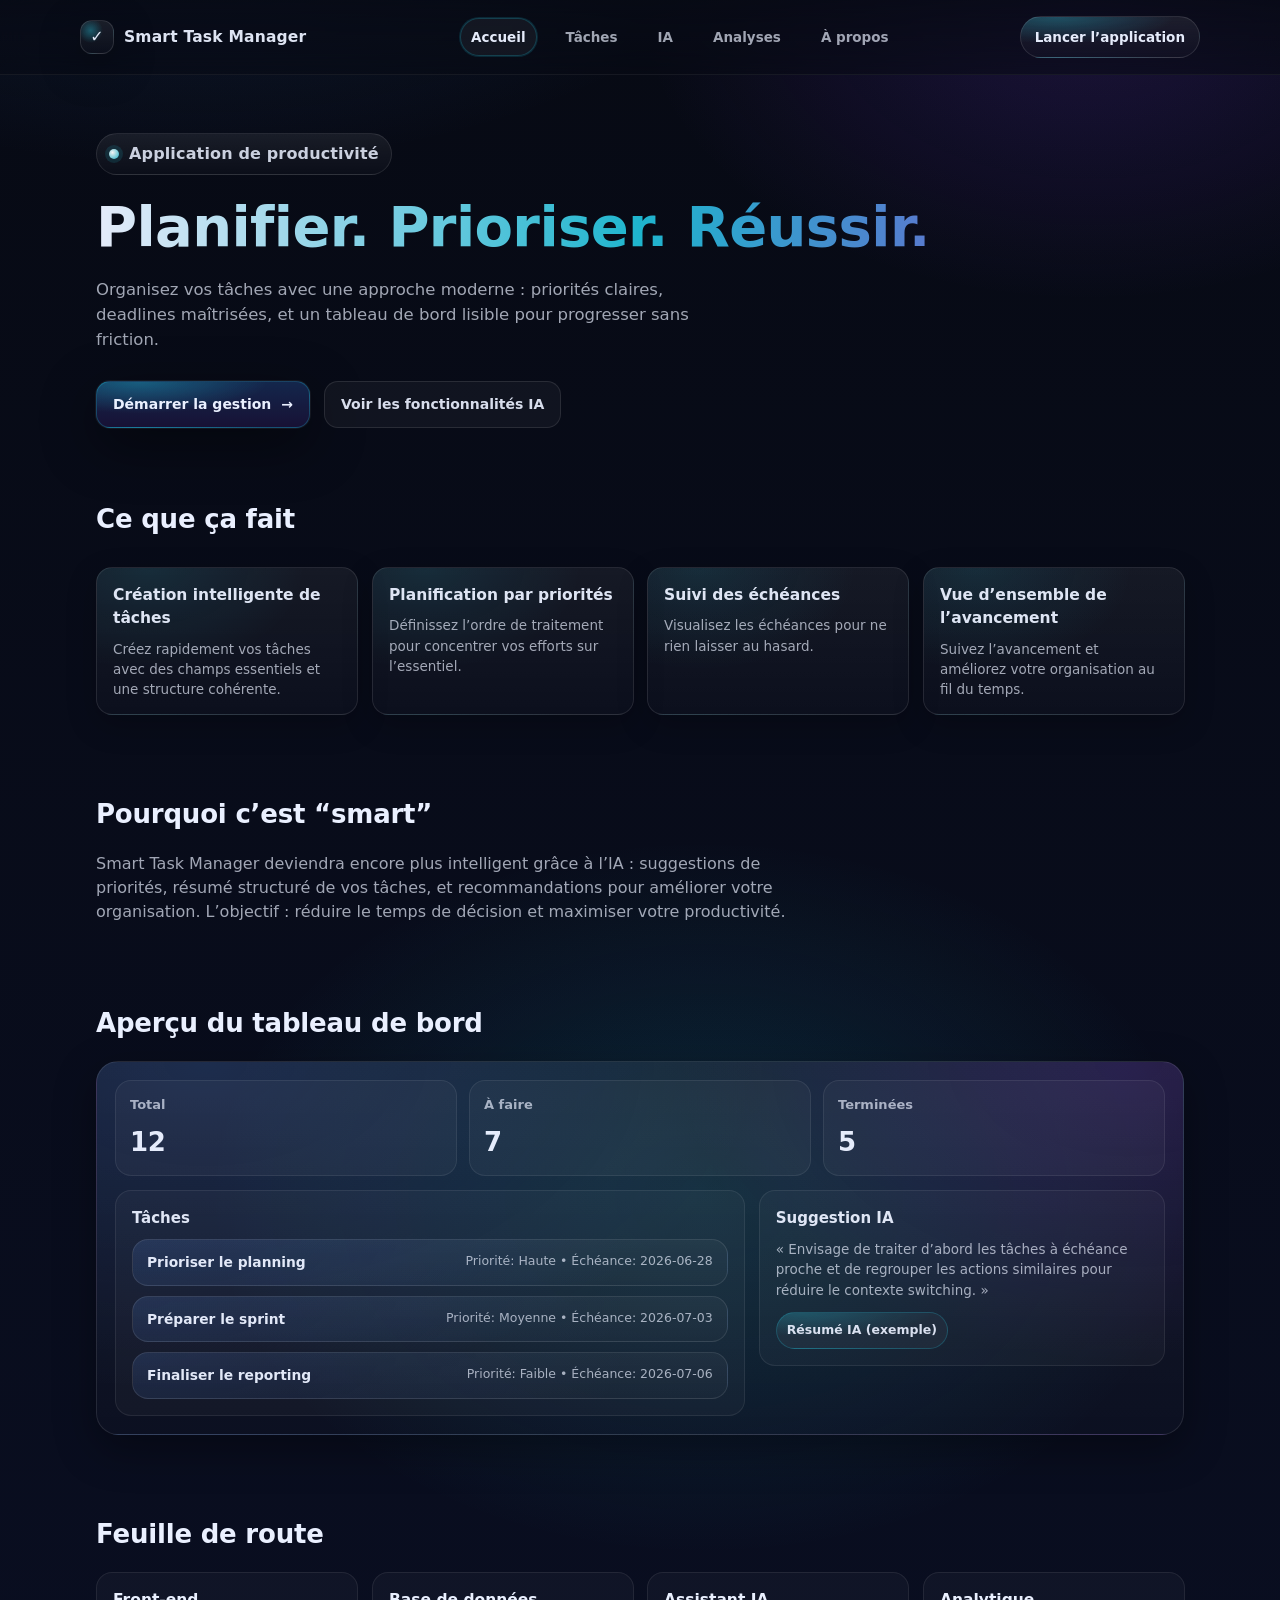
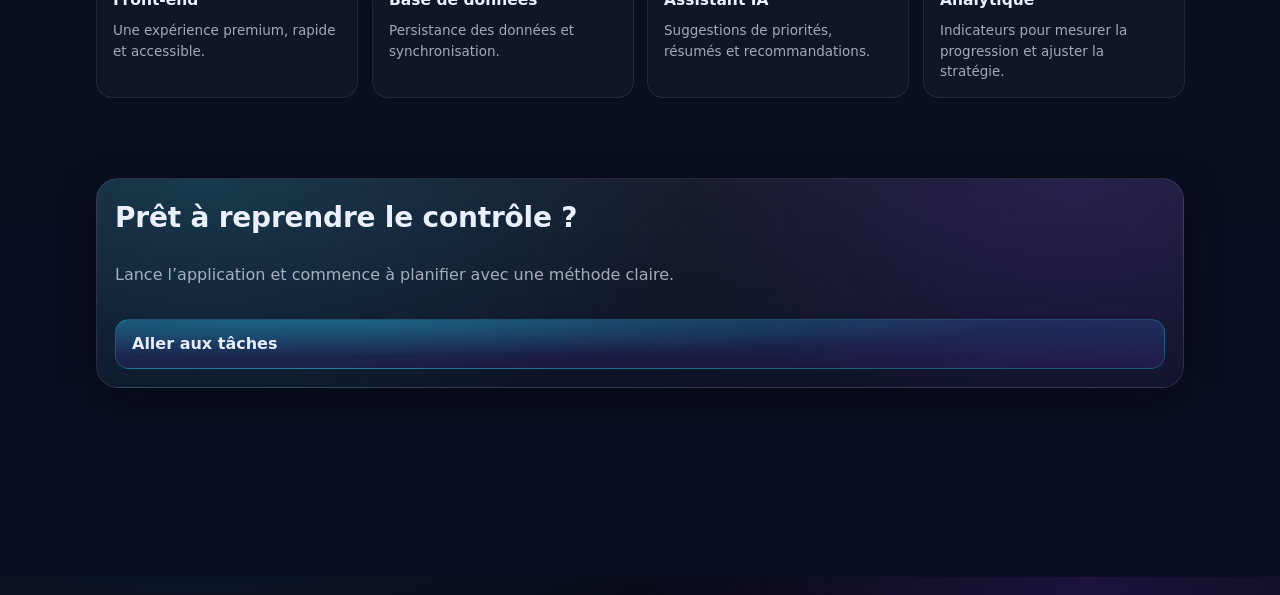
==== commit 282140c5: "aww" ====
--- a/index.html
+++ b/index.html
@@ -14,32 +14,37 @@
     <script src="script.js" defer></script>
   </head>
 
-  <body>
+  <body id="index-page">
+
     <a class="skip-link" href="#main" aria-label="Aller au contenu principal">Aller au contenu</a>
 
-    <header class="home-header" role="banner">
+    <header class="home-header" role="banner" aria-label="En-tête Smart Task Manager">
       <div class="home-header__inner">
-        <a class="home-brand" href="index.html" aria-label="Smart Gestionnaire de tâches — Accueil">
+        <a
+          class="home-brand"
+          href="index.html"
+          aria-label="Smart Task Manager — Accueil"
+        >
           <span class="home-brand__logo" aria-hidden="true">✓</span>
-          <span class="home-brand__text">Smart Gestionnaire de tâches</span>
-
+          <span class="home-brand__text">Smart Task Manager</span>
         </a>
 
         <nav class="home-nav" aria-label="Navigation principale">
           <ul class="home-nav__list">
-            <li><a href="index.html" aria-current="page">Accueil</a></li>
-            <li><a href="tasks.html">Tâches</a></li>
-            <li><a href="ai.html">IA</a></li>
-            <li><a href="analytics.html">Analyses</a></li>
-            <li><a href="about.html">À propos</a></li>
-
+            <li><a href="index.html" aria-label="Accès à Accueil">Accueil</a></li>
+            <li><a href="tache.html" aria-label="Accès à Tâches">Tâches</a></li>
+            <li><a href="ai.html" aria-label="Accès à IA">IA</a></li>
+            <li><a href="analyses.html" aria-label="Accès à Analyses">Analyses</a></li>
+            <li><a href="A_propos.html" aria-label="Accès à À propos">À propos</a></li>
           </ul>
         </nav>
 
-        <a class="home-launch" href="tasks.html" role="button" aria-label="Lancer l’application">Lancer l’application</a>
-
+        <a class="home-launch" href="tasks.html" aria-label="Lancer l’application">
+          Lancer l’application
+        </a>
       </div>
     </header>
+
 
     <main id="main" class="home-main" role="main">
       <section class="home-hero" aria-labelledby="homeHeroTitle">
--- a/style.css
+++ b/style.css
@@ -105,14 +105,21 @@
 
 /* Header */
 .home-header{
-  position: sticky;
-  top: 0;
+  position: relative;
   z-index: 50;
   backdrop-filter: blur(14px);
   -webkit-backdrop-filter: blur(14px);
   background: linear-gradient(180deg, rgba(7,10,20,0.82), rgba(7,10,20,0.55));
   border-bottom: 1px solid rgba(255,255,255,.06);
 }
+
+/* Sticky uniquement sur index.html */
+body#index-page .home-header{
+  position: sticky;
+  top: 0;
+}
+
+
 
 .home-header__inner{
   display:flex;
@@ -554,7 +561,355 @@
   font-size: 13px;
 }
 
-/* Mobile */
+/* =========================
+   Layout: tasks page (tache.html)
+   Scoped to avoid conflicts with other pages.
+   ========================= */
+
+/* 1) Variables */
+:root{
+  --tasks-bg0:#070a14;
+  --tasks-bg1:#0a0f24;
+  --tasks-text:#eaf0ff;
+  --tasks-blue:#3b82f6;
+  --tasks-violet:#7c3aed;
+  --tasks-violet-light:#a855f7;
+  --tasks-cyan:#22d3ee;
+}
+
+/* 2) Reset / base (scoped) */
+#main.home-main[role="main"]{ color: var(--tasks-text); }
+
+/* 3) Layout tasks */
+body:has(.home-dashboard__grid) {}
+
+/* Main title */
+#tasksDashboardTitle{
+  font-size: clamp(22px, 2.3vw, 30px);
+  line-height: 1.15;
+  letter-spacing: -0.35px;
+  font-weight: 920;
+  margin-top: 6px;
+}
+
+/* Top dashboard: form + filters */
+/* Keep this page's grid rule independent from other pages */
+main[aria-label="Gestion des tâches"] .home-section__inner{
+  display:grid;
+  gap: 18px;
+}
+
+main[aria-label="Gestion des tâches"] .home-dashboard[aria-label="Zone de création et filtres"]{
+  padding: 16px;
+  border-radius: var(--radius-xl);
+  background:
+    radial-gradient(1000px 520px at 10% 0%, rgba(59,130,246,.18), transparent 55%),
+    radial-gradient(900px 520px at 95% 0%, rgba(124,58,237,.20), transparent 50%),
+    linear-gradient(180deg, rgba(255,255,255,.05), rgba(255,255,255,.015));
+  border: 1px solid rgba(255,255,255,.10);
+  box-shadow: var(--shadow-soft);
+}
+
+main[aria-label="Gestion des tâches"] .home-dashboard[aria-label="Zone de création et filtres"] .home-dashboard__grid{
+  grid-template-columns: 1.3fr 0.9fr;
+  gap: 14px;
+}
+
+/* Cards style for create + filters */
+main[aria-label="Gestion des tâches"] .home-dashboard__tasks,
+main[aria-label="Gestion des tâches"] .home-dashboard__ai{
+  border-radius: var(--radius-xl);
+  background:
+    radial-gradient(100% 120% at 20% 0%, rgba(34,211,238,.10), transparent 55%),
+    rgba(255,255,255,.03);
+  border: 1px solid rgba(255,255,255,.10);
+  box-shadow: 0 10px 30px rgba(0,0,0,.20);
+}
+
+/* Subtitles */
+main[aria-label="Gestion des tâches"] .home-dashboard__subtitle{
+  font-size: 15.5px;
+  font-weight: 920;
+  margin-bottom: 12px;
+  color: rgba(234,240,255,.98);
+}
+
+/* 4) Header / stats (already styled globally, refine for this page) */
+main[aria-label="Gestion des tâches"] .home-header{
+  background: linear-gradient(180deg, rgba(7,10,20,0.84), rgba(7,10,20,0.58));
+}
+
+/* Résumé des tâches (cartes Total / À faire / Terminées) */
+main[aria-label="Gestion des tâches"] .home-task-summary{
+  padding: 18px 0 10px;
+}
+
+main[aria-label="Gestion des tâches"] .home-task-summary__inner{
+  display:flex;
+  justify-content:center;
+}
+
+main[aria-label="Gestion des tâches"] .home-dashboard__stats{
+  margin-bottom: 0;
+  width: 100%;
+}
+
+
+/* 5) Formulaire */
+.tasks-form{
+  display:grid;
+  gap: 12px;
+}
+
+main[aria-label="Gestion des tâches"] .form-field{
+  display:grid;
+  gap: 8px;
+}
+
+main[aria-label="Gestion des tâches"] .form-field label{
+  font-size: 12.6px;
+  font-weight: 820;
+  color: rgba(234,240,255,.86);
+}
+
+main[aria-label="Gestion des tâches"] input[type="text"],
+main[aria-label="Gestion des tâches"] input[type="date"],
+main[aria-label="Gestion des tâches"] select{
+  width: 100%;
+  height: 42px;
+  padding: 10px 12px;
+  border-radius: 14px;
+  border: 1px solid rgba(255,255,255,.10);
+  background:
+    radial-gradient(120% 140% at 20% 0%, rgba(34,211,238,.12), transparent 50%),
+    rgba(255,255,255,.03);
+  color: rgba(234,240,255,.98);
+  box-shadow: 0 10px 24px rgba(0,0,0,.15);
+}
+
+main[aria-label="Gestion des tâches"] input[type="text"]::placeholder,
+main[aria-label="Gestion des tâches"] input[type="date"]::placeholder{
+  color: rgba(234,240,255,.45);
+}
+
+main[aria-label="Gestion des tâches"] select{
+  appearance: none;
+  background-image:
+    linear-gradient(45deg, transparent 50%, rgba(234,240,255,.65) 50%),
+    linear-gradient(135deg, rgba(234,240,255,.65) 50%, transparent 50%),
+    linear-gradient(to right, transparent, transparent);
+  background-position:
+    calc(100% - 18px) 18px,
+    calc(100% - 12px) 18px,
+    calc(100% - 2.5em) 0.5em;
+  background-size: 6px 6px, 6px 6px, 1px 1.5em;
+  background-repeat: no-repeat;
+}
+
+main[aria-label="Gestion des tâches"] input[type="text"]:focus,
+main[aria-label="Gestion des tâches"] input[type="date"]:focus,
+main[aria-label="Gestion des tâches"] select:focus{
+  border-color: rgba(34,211,238,.40);
+  box-shadow: var(--focus);
+}
+
+/* Priority theme */
+main[aria-label="Gestion des tâches"] option[value="low"]{ background:#0b1438; color:#bcd6ff; }
+main[aria-label="Gestion des tâches"] option[value="medium"]{ background:#1a0f3c; color:#dcc6ff; }
+main[aria-label="Gestion des tâches"] option[value="high"]{ background:#221013; color:#ffd1d1; }
+
+/* 5b) Actions */
+.form-actions{
+  display:flex;
+  gap: 10px;
+  flex-wrap: wrap;
+  margin-top: 2px;
+}
+
+main[aria-label="Gestion des tâches"] button{
+  height: 42px;
+  padding: 0 14px;
+  border-radius: 14px;
+  border: 1px solid rgba(255,255,255,.12);
+  background: rgba(255,255,255,.04);
+  color: rgba(234,240,255,.95);
+  font-weight: 900;
+  letter-spacing: .1px;
+  cursor: pointer;
+  transition: transform 160ms ease, border-color 160ms ease, background-color 160ms ease, box-shadow 160ms ease;
+}
+
+main[aria-label="Gestion des tâches"] button:hover{
+  transform: translateY(-1px);
+}
+
+#addTaskBtn{
+  background:
+    radial-gradient(120% 140% at 20% 0%, rgba(34,211,238,.30), transparent 55%),
+    linear-gradient(180deg, rgba(59,130,246,.26), rgba(124,58,237,.16));
+  border-color: rgba(34,211,238,.34);
+  box-shadow: var(--shadow-glow);
+}
+
+#addTaskBtn:hover{
+  border-color: rgba(34,211,238,.48);
+}
+
+#clearCompletedBtn{
+  background: rgba(255,255,255,.03);
+  border-color: rgba(168,85,247,.26);
+}
+
+#clearCompletedBtn:hover{
+  border-color: rgba(168,85,247,.40);
+  background: rgba(255,255,255,.05);
+}
+
+main[aria-label="Gestion des tâches"] button:focus-visible{
+  box-shadow: var(--focus);
+}
+
+/* 6) Filtres */
+.filters{ display:flex; flex-wrap: wrap; gap: 10px; }
+
+main[aria-label="Gestion des tâches"] .filter-btn{
+  height: 40px;
+  padding: 0 14px;
+  border-radius: 999px;
+  border: 1px solid rgba(255,255,255,.12);
+  background:
+    radial-gradient(120% 140% at 20% 0%, rgba(124,58,237,.16), transparent 55%),
+    rgba(255,255,255,.03);
+  color: rgba(234,240,255,.90);
+  font-weight: 900;
+  cursor:pointer;
+  transition: transform 160ms ease, border-color 160ms ease, background-color 160ms ease;
+}
+
+main[aria-label="Gestion des tâches"] .filter-btn:hover{
+  transform: translateY(-1px);
+  border-color: rgba(34,211,238,.40);
+  background:
+    radial-gradient(120% 140% at 20% 0%, rgba(34,211,238,.18), transparent 55%),
+    rgba(255,255,255,.05);
+}
+
+main[aria-label="Gestion des tâches"] .filter-btn[aria-pressed="true"],
+main[aria-label="Gestion des tâches"] .filter-btn.is-active{
+  border-color: rgba(34,211,238,.55);
+  background:
+    radial-gradient(120% 140% at 20% 0%, rgba(34,211,238,.34), transparent 55%),
+    linear-gradient(180deg, rgba(59,130,246,.22), rgba(124,58,237,.14));
+  box-shadow: 0 0 0 1px rgba(34,211,238,.18);
+}
+
+/* 7) Liste des tâches */
+main[aria-label="Gestion des tâches"] section[aria-labelledby="yourTasksTitle"]{
+  padding-top: 0;
+}
+
+main[aria-label="Gestion des tâches"] .home-dashboard[aria-labelledby="yourTasksTitle"]{
+  padding: 0;
+  background: transparent;
+  border: 0;
+  box-shadow: none;
+}
+
+main[aria-label="Gestion des tâches"] .home-dashboard[aria-labelledby="yourTasksTitle"] .home-dashboard__tasks{
+  border-radius: var(--radius-xl);
+  padding: 18px;
+}
+
+.tasks-counter{
+  display:flex;
+  justify-content: flex-end;
+  align-items: baseline;
+  gap: 10px;
+  font-weight: 800;
+  color: rgba(234,240,255,.78);
+  margin: 2px 0 12px;
+}
+
+.tasks-counter__label{
+  color: rgba(234,240,255,.70);
+  font-weight: 800;
+  font-size: 13.5px;
+}
+
+#taskCount{
+  font-size: 16px;
+  color: rgba(234,240,255,.98);
+}
+
+.empty-state{
+  border-radius: 16px;
+  padding: 14px 14px;
+  border: 1px dashed rgba(255,255,255,.16);
+  color: rgba(234,240,255,.70);
+  background: rgba(255,255,255,.02);
+  box-shadow: inset 0 0 0 1px rgba(34,211,238,.06);
+  margin-bottom: 12px;
+}
+
+.home-dashboard__task{
+  padding: 12px 14px;
+  border-radius: 16px;
+  background:
+    radial-gradient(900px 300px at 0% 0%, rgba(59,130,246,.12), transparent 55%),
+    linear-gradient(180deg, rgba(255,255,255,.04), rgba(255,255,255,.02));
+  border: 1px solid rgba(255,255,255,.10);
+}
+
+/* 8) États / badges - only if script injects them */
+main[aria-label="Gestion des tâches"] .task-badge,
+main[aria-label="Gestion des tâches"] .badge{
+  display:inline-flex;
+  align-items:center;
+  gap: 8px;
+  padding: 7px 10px;
+  border-radius: 999px;
+  font-weight: 900;
+  font-size: 12.5px;
+  border: 1px solid rgba(255,255,255,.12);
+  background: rgba(255,255,255,.03);
+}
+
+main[aria-label="Gestion des tâches"] .badge--todo{ border-color: rgba(59,130,246,.30); color: rgba(188,214,255,.95); }
+main[aria-label="Gestion des tâches"] .badge--done{ border-color: rgba(34,211,238,.26); color: rgba(200,250,255,.95); }
+main[aria-label="Gestion des tâches"] .badge--high{ border-color: rgba(124,58,237,.34); color: rgba(231,210,255,.98); }
+
+/* 9) Responsive */
+@media (max-width: 980px){
+  main[aria-label="Gestion des tâches"] .home-dashboard[aria-label="Zone de création et filtres"] .home-dashboard__grid{
+    grid-template-columns: 1fr;
+  }
+
+  #tasksDashboardTitle{ font-size: 24px; }
+
+  main[aria-label="Gestion des tâches"] .form-actions{ flex-direction: column; }
+
+  main[aria-label="Gestion des tâches"] .form-actions button{ width: 100%; }
+}
+
+@media (max-width: 640px){
+  main[aria-label="Gestion des tâches"] .home-section{ padding-top: 24px; }
+  main[aria-label="Gestion des tâches"] .home-dashboard[aria-label="Zone de création et filtres"]{ padding: 12px; }
+  main[aria-label="Gestion des tâches"] .home-dashboard__tasks,
+  main[aria-label="Gestion des tâches"] .home-dashboard__ai{
+    padding: 14px;
+  }
+
+  main[aria-label="Gestion des tâches"] input[type="text"],
+  main[aria-label="Gestion des tâches"] input[type="date"],
+  main[aria-label="Gestion des tâches"] select{
+    height: 44px;
+  }
+
+  .tasks-counter{ justify-content: flex-end; }
+  main[aria-label="Gestion des tâches"] .filters{ gap: 8px; }
+}
+
+/* Mobile (global existing) */
 @media (max-width: 980px){
   .home-cards{ grid-template-columns: repeat(2, 1fr); }
   .home-roadmap{ grid-template-columns: repeat(2, 1fr); }
@@ -578,3 +933,4 @@
   *{ transition: none !important; animation: none !important; }
 }
 
+
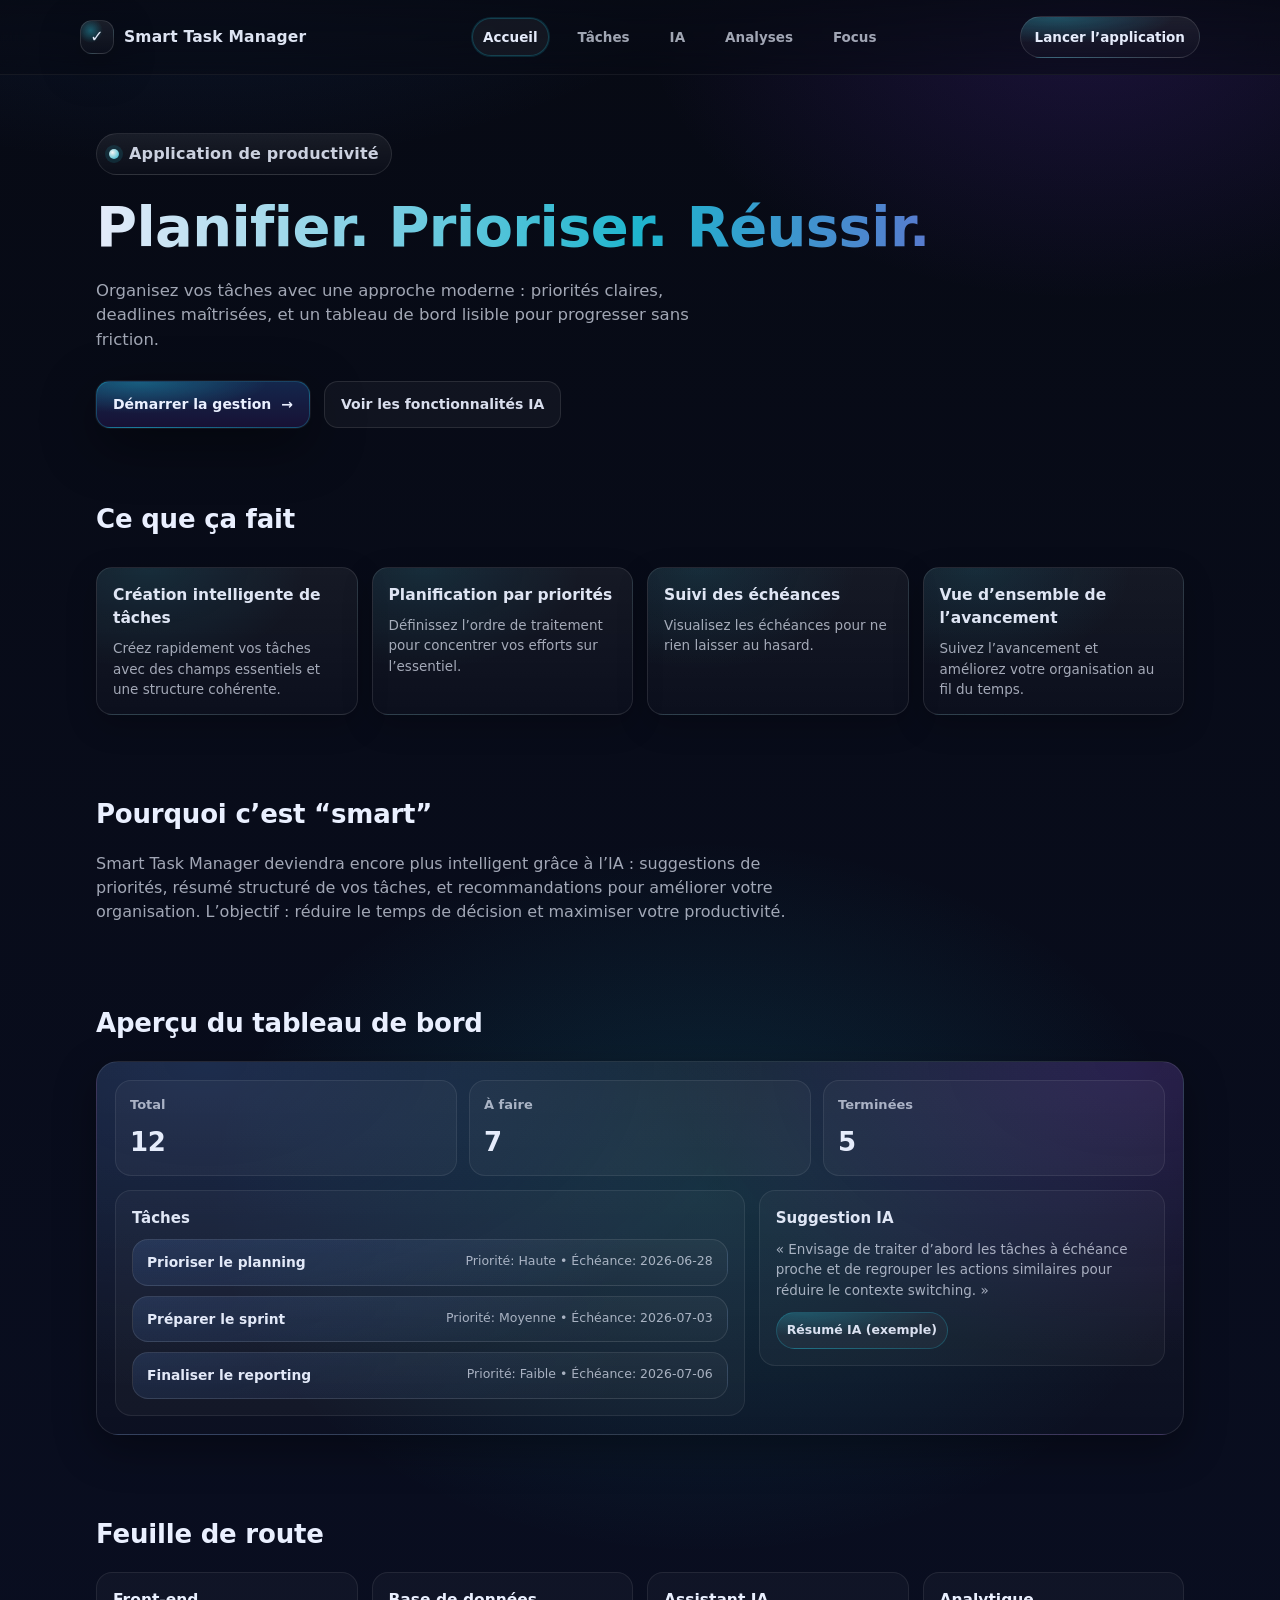
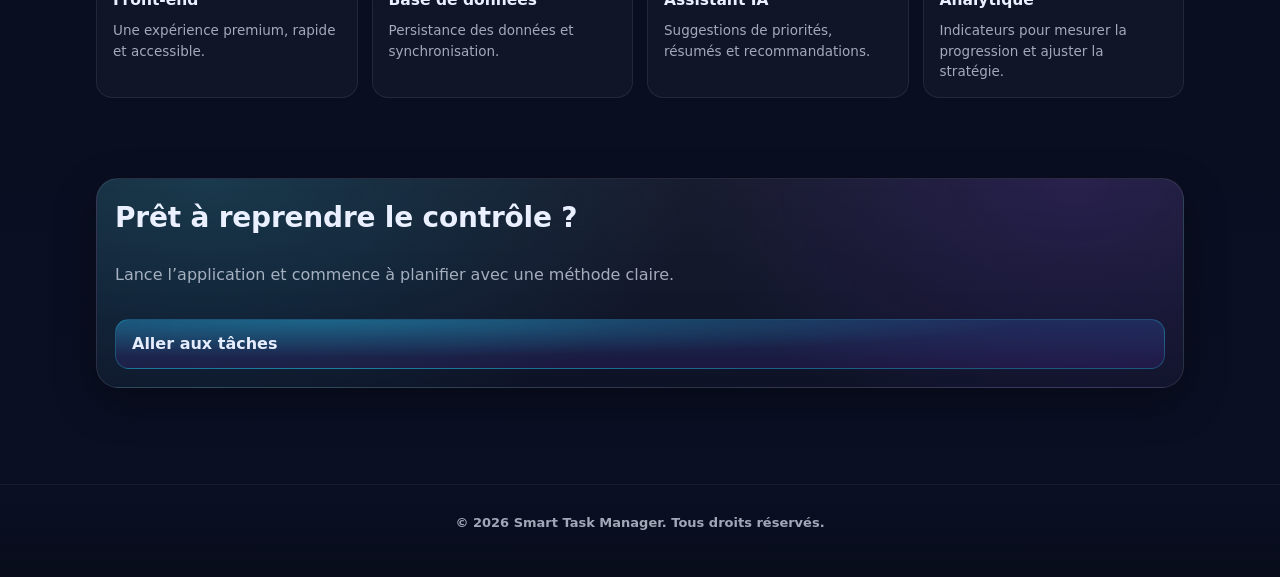
==== commit 9f97dca1: "ahah" ====
--- a/index.html
+++ b/index.html
@@ -33,13 +33,13 @@
           <ul class="home-nav__list">
             <li><a href="index.html" aria-label="Accès à Accueil">Accueil</a></li>
             <li><a href="tache.html" aria-label="Accès à Tâches">Tâches</a></li>
-            <li><a href="ai.html" aria-label="Accès à IA">IA</a></li>
+<li><a href="IA.html" aria-label="Accès à IA">IA</a></li>
             <li><a href="analyses.html" aria-label="Accès à Analyses">Analyses</a></li>
-            <li><a href="A_propos.html" aria-label="Accès à À propos">À propos</a></li>
+            <li><a href="focus.html" aria-label="Accès à Focus">Focus</a></li>
           </ul>
         </nav>
 
-        <a class="home-launch" href="tasks.html" aria-label="Lancer l’application">
+<a class="home-launch" href="tache.html" aria-label="Lancer l’application">
           Lancer l’application
         </a>
       </div>
--- a/style.css
+++ b/style.css
@@ -566,7 +566,9 @@
    Scoped to avoid conflicts with other pages.
    ========================= */
 
+
 /* 1) Variables */
+
 :root{
   --tasks-bg0:#070a14;
   --tasks-bg1:#0a0f24;
@@ -841,7 +843,21 @@
   color: rgba(234,240,255,.98);
 }
 
+
+.task-error-box{
+  border-radius: 16px;
+  padding: 14px 14px;
+  border: 1px solid rgba(255, 120, 120, 0.25);
+  color: rgba(255, 190, 190, 0.98);
+  background: rgba(255, 80, 80, 0.06);
+  box-shadow: inset 0 0 0 1px rgba(255, 80, 80, 0.10);
+  margin-bottom: 12px;
+  font-weight: 850;
+  font-size: 13.5px;
+}
+
 .empty-state{
+
   border-radius: 16px;
   padding: 14px 14px;
   border: 1px dashed rgba(255,255,255,.16);
@@ -933,4 +949,1131 @@
   *{ transition: none !important; animation: none !important; }
 }
 
-
+/* =========================
+   ANALYSES PAGE STYLES
+========================= */
+
+main[aria-label="Analyses et indicateurs"]{
+  /* Variables locales pour éviter les conflits */
+  --analyses-blue: var(--blue);
+  --analyses-violet: var(--violet);
+  --analyses-cyan: var(--cyan);
+
+  --analyses-glass-04: rgba(255,255,255,.04);
+  --analyses-glass-06: rgba(255,255,255,.06);
+  --analyses-glass-08: rgba(255,255,255,.08);
+
+  --analyses-border: rgba(255,255,255,.10);
+  --analyses-border-strong: rgba(255,255,255,.14);
+
+  --analyses-text: var(--text);
+  --analyses-text-68: var(--text-68);
+}
+
+/* 1) Hero */
+main[aria-label="Analyses et indicateurs"] .analyses-hero{
+  padding: 44px 0 26px;
+}
+
+main[aria-label="Analyses et indicateurs"] .analyses-hero__inner{
+  position: relative;
+  padding: 26px 22px;
+  border-radius: calc(var(--radius-xl) + 6px);
+  background:
+    radial-gradient(900px 380px at 15% 10%, rgba(59,130,246,.26), transparent 55%),
+    radial-gradient(800px 340px at 85% 0%, rgba(168,85,247,.22), transparent 55%),
+    radial-gradient(700px 360px at 50% 95%, rgba(34,211,238,.18), transparent 60%),
+    linear-gradient(180deg, rgba(255,255,255,.06), rgba(255,255,255,.02));
+  border: 1px solid rgba(255,255,255,.12);
+  box-shadow:
+    0 0 0 1px rgba(34,211,238,.08),
+    0 18px 60px rgba(0,0,0,.30);
+  backdrop-filter: blur(14px);
+  -webkit-backdrop-filter: blur(14px);
+}
+
+main[aria-label="Analyses et indicateurs"] .analyses-main-title{
+  font-size: clamp(30px, 4.3vw, 52px);
+  line-height: 1.06;
+  letter-spacing: -0.7px;
+  font-weight: 920;
+  background:
+    linear-gradient(90deg, rgba(234,240,255,.98), rgba(34,211,238,.86), rgba(168,85,247,.82));
+  -webkit-background-clip: text;
+  background-clip: text;
+  color: transparent;
+}
+
+main[aria-label="Analyses et indicateurs"] .analyses-main-subtitle{
+  margin-top: 10px;
+  font-size: 16.5px;
+  color: rgba(234,240,255,.72);
+  max-width: 68ch;
+}
+
+/* 2) KPI cards */
+main[aria-label="Analyses et indicateurs"] .analyses-kpi{
+  padding-top: 10px;
+}
+
+main[aria-label="Analyses et indicateurs"] .analyses-kpi__title{
+  font-size: 26px;
+  letter-spacing: -0.2px;
+  font-weight: 900;
+  margin-bottom: 8px;
+}
+
+main[aria-label="Analyses et indicateurs"] .analyses-kpi__grid{
+  margin-top: 14px;
+  display: grid;
+  grid-template-columns: repeat(6, 1fr);
+  gap: 12px;
+}
+
+main[aria-label="Analyses et indicateurs"] .analyses-kpi__card{
+  position: relative;
+  padding: 16px 14px 14px;
+  border-radius: var(--radius-xl);
+  background:
+    radial-gradient(120% 120% at 15% 0%, rgba(34,211,238,.14), transparent 55%),
+    linear-gradient(180deg, rgba(255,255,255,.05), rgba(255,255,255,.02));
+  border: 1px solid rgba(255,255,255,.10);
+  box-shadow: 0 14px 50px rgba(0,0,0,.18);
+  backdrop-filter: blur(12px);
+  -webkit-backdrop-filter: blur(12px);
+  transition: transform 180ms ease, border-color 180ms ease, box-shadow 180ms ease;
+  overflow: hidden;
+}
+
+main[aria-label="Analyses et indicateurs"] .analyses-kpi__card::after{
+  content:"";
+  position:absolute;
+  inset:-2px;
+  background:
+    radial-gradient(300px 180px at 10% 0%, rgba(59,130,246,.20), transparent 55%),
+    radial-gradient(240px 180px at 90% 10%, rgba(168,85,247,.18), transparent 55%);
+  opacity: .0;
+  transition: opacity 180ms ease;
+  pointer-events: none;
+}
+
+main[aria-label="Analyses et indicateurs"] .analyses-kpi__card:hover{
+  transform: translateY(-3px);
+  border-color: rgba(34,211,238,.30);
+  box-shadow:
+    0 0 0 1px rgba(34,211,238,.14),
+    0 26px 70px rgba(0,0,0,.26);
+}
+
+main[aria-label="Analyses et indicateurs"] .analyses-kpi__card:hover::after{ opacity: 1; }
+
+main[aria-label="Analyses et indicateurs"] .analyses-kpi__label{
+  font-size: 13.3px;
+  font-weight: 850;
+  color: rgba(234,240,255,.88);
+  letter-spacing: .1px;
+}
+
+main[aria-label="Analyses et indicateurs"] .analyses-kpi__value{
+  margin-top: 10px;
+  font-size: 24px;
+  font-weight: 950;
+  letter-spacing: -0.4px;
+  color: rgba(234,240,255,.98);
+}
+
+main[aria-label="Analyses et indicateurs"] .analyses-kpi__hint{
+  margin-top: 8px;
+  font-size: 12.6px;
+  color: rgba(234,240,255,.62);
+}
+
+/* 3) Graph placeholders */
+main[aria-label="Analyses et indicateurs"] .analyses-graphs__title{
+  font-size: 26px;
+  font-weight: 920;
+  letter-spacing: -0.2px;
+  margin-bottom: 6px;
+}
+
+main[aria-label="Analyses et indicateurs"] .analyses-graphs__grid{
+  margin-top: 12px;
+  display: grid;
+  grid-template-columns: repeat(3, 1fr);
+  gap: 12px;
+}
+
+main[aria-label="Analyses et indicateurs"] .analyses-graphs__block{
+  padding: 16px 14px;
+  border-radius: var(--radius-xl);
+  background:
+    radial-gradient(1000px 420px at 10% 0%, rgba(59,130,246,.12), transparent 55%),
+    linear-gradient(180deg, rgba(255,255,255,.05), rgba(255,255,255,.02));
+  border: 1px solid rgba(255,255,255,.10);
+  backdrop-filter: blur(12px);
+  -webkit-backdrop-filter: blur(12px);
+  box-shadow: 0 18px 60px rgba(0,0,0,.16);
+  transition: transform 180ms ease, border-color 180ms ease;
+
+  /* Graphiques compactes */
+  height: 280px;
+  overflow: hidden;
+  display: flex;
+  flex-direction: column;
+}
+
+main[aria-label="Analyses et indicateurs"] .analyses-graphs__block canvas{
+  width: 100% !important;
+  height: 220px !important;
+  max-height: 220px;
+  display: block;
+}
+
+main[aria-label="Analyses et indicateurs"] .analyses-graphs__block .analyses-graphs__block-title{
+  flex: 0 0 auto;
+  margin-bottom: 10px;
+}
+
+main[aria-label="Analyses et indicateurs"] .analyses-graphs__block canvas{
+  flex: 1 1 auto;
+}
+
+main[aria-label="Analyses et indicateurs"] .analyses-graphs__block:hover{
+  transform: translateY(-3px);
+  border-color: rgba(168,85,247,.28);
+}
+
+main[aria-label="Analyses et indicateurs"] .analyses-graphs__block-title{
+  font-size: 14.5px;
+  font-weight: 900;
+  color: rgba(234,240,255,.92);
+  margin-bottom: 10px;
+}
+
+main[aria-label="Analyses et indicateurs"] .analyses-graphs__placeholder{
+  height: 150px;
+  border-radius: var(--radius-lg);
+  border: 1px solid rgba(255,255,255,.10);
+  background:
+    radial-gradient(500px 200px at 20% 10%, rgba(34,211,238,.24), transparent 60%),
+    radial-gradient(380px 170px at 90% 0%, rgba(168,85,247,.20), transparent 60%),
+    linear-gradient(180deg, rgba(255,255,255,.04), rgba(255,255,255,.02));
+  display:flex;
+  align-items:center;
+  justify-content:center;
+  color: rgba(234,240,255,.70);
+  font-weight: 800;
+  overflow:hidden;
+  position: relative;
+}
+
+/* pseudo-grid */
+main[aria-label="Analyses et indicateurs"] .analyses-graphs__placeholder::before{
+  content:"";
+  position:absolute;
+  inset: 0;
+  background:
+    linear-gradient(to right, rgba(255,255,255,.08) 1px, transparent 1px),
+    linear-gradient(to bottom, rgba(255,255,255,.06) 1px, transparent 1px);
+  background-size: 34px 34px;
+  opacity: .18;
+  pointer-events:none;
+}
+
+/* pseudo line */
+main[aria-label="Analyses et indicateurs"] .analyses-graphs__placeholder::after{
+  content:"";
+  position:absolute;
+  left: -20%;
+  top: 55%;
+  width: 140%;
+  height: 2px;
+  background: linear-gradient(90deg, transparent, rgba(34,211,238,.65), rgba(168,85,247,.55), transparent);
+  transform: rotate(-6deg);
+  filter: drop-shadow(0 0 12px rgba(34,211,238,.25));
+  opacity: .75;
+  pointer-events:none;
+}
+
+/* 4) Recommendations */
+main[aria-label="Analyses et indicateurs"] .analyses-recommendations{
+  padding-top: 18px;
+}
+
+main[aria-label="Analyses et indicateurs"] .analyses-recommendations__title{
+  font-size: 26px;
+  font-weight: 920;
+  letter-spacing: -0.2px;
+}
+
+main[aria-label="Analyses et indicateurs"] .analyses-recommendations__text{
+  margin-top: 8px;
+  padding: 18px 18px;
+  border-radius: var(--radius-xl);
+  background:
+    radial-gradient(900px 360px at 10% 0%, rgba(34,211,238,.14), transparent 55%),
+    radial-gradient(700px 320px at 90% 0%, rgba(168,85,247,.14), transparent 55%),
+    linear-gradient(180deg, rgba(255,255,255,.05), rgba(255,255,255,.02));
+  border: 1px solid rgba(255,255,255,.10);
+  box-shadow: 0 18px 60px rgba(0,0,0,.14);
+  backdrop-filter: blur(12px);
+  -webkit-backdrop-filter: blur(12px);
+  color: rgba(234,240,255,.76);
+}
+
+/* 5) History table */
+main[aria-label="Analyses et indicateurs"] .analyses-history__table-wrapper{
+  margin-top: 14px;
+  border-radius: var(--radius-xl);
+  border: 1px solid rgba(255,255,255,.10);
+  background:
+    radial-gradient(900px 420px at 10% 0%, rgba(59,130,246,.12), transparent 55%),
+    linear-gradient(180deg, rgba(255,255,255,.04), rgba(255,255,255,.015));
+  box-shadow: 0 18px 60px rgba(0,0,0,.16);
+  backdrop-filter: blur(12px);
+  -webkit-backdrop-filter: blur(12px);
+  overflow: hidden;
+}
+
+main[aria-label="Analyses et indicateurs"] .analyses-history__table{
+  width: 100%;
+  border-collapse: separate;
+  border-spacing: 0;
+}
+
+main[aria-label="Analyses et indicateurs"] .analyses-history__table thead th{
+  position: sticky;
+  top: 0;
+  z-index: 1;
+  text-align: left;
+  font-size: 12.8px;
+  letter-spacing: .2px;
+  text-transform: none;
+  font-weight: 950;
+  color: rgba(234,240,255,.92);
+  padding: 14px 14px;
+  background:
+    linear-gradient(180deg, rgba(255,255,255,.06), rgba(255,255,255,.02));
+  border-bottom: 1px solid rgba(255,255,255,.10);
+}
+
+main[aria-label="Analyses et indicateurs"] .analyses-history__table tbody td{
+  padding: 12px 14px;
+  font-size: 13.2px;
+  color: rgba(234,240,255,.80);
+  border-bottom: 1px solid rgba(255,255,255,.06);
+  vertical-align: middle;
+}
+
+main[aria-label="Analyses et indicateurs"] .analyses-history__table tbody tr:nth-child(odd) td{
+  background: rgba(255,255,255,.012);
+}
+
+main[aria-label="Analyses et indicateurs"] .analyses-history__table tbody tr:hover td{
+  background:
+    radial-gradient(600px 220px at 10% 50%, rgba(34,211,238,.12), transparent 60%),
+    rgba(255,255,255,.03);
+  color: rgba(234,240,255,.94);
+}
+
+/* Make last row not show border */
+main[aria-label="Analyses et indicateurs"] .analyses-history__table tbody tr:last-child td{
+  border-bottom: 0;
+}
+
+/* 6) Responsive */
+@media (max-width: 980px){
+  main[aria-label="Analyses et indicateurs"] .analyses-kpi__grid{
+    grid-template-columns: repeat(3, 1fr);
+  }
+
+  main[aria-label="Analyses et indicateurs"] .analyses-graphs__grid{
+    grid-template-columns: 1fr;
+  }
+}
+
+@media (max-width: 640px){
+  main[aria-label="Analyses et indicateurs"] .analyses-hero__inner{
+    padding: 20px 16px;
+  }
+
+  main[aria-label="Analyses et indicateurs"] .analyses-kpi__grid{
+    grid-template-columns: repeat(2, 1fr);
+    gap: 10px;
+  }
+
+  main[aria-label="Analyses et indicateurs"] .analyses-kpi__card{
+    padding: 14px 12px;
+  }
+
+  main[aria-label="Analyses et indicateurs"] .analyses-graphs__placeholder{
+    height: 130px;
+  }
+
+  /* Table mobile: horizontal scroll */
+  main[aria-label="Analyses et indicateurs"] .analyses-history__table-wrapper{
+    overflow-x: auto;
+  }
+
+  main[aria-label="Analyses et indicateurs"] .analyses-history__table{
+    min-width: 640px;
+  }
+}
+
+/* =========================
+   FOCUS PAGE STYLES
+========================= */
+
+/* Isolation via focus-* uniquement (évite les conflits) */
+
+.focus-main{
+  padding: 18px 0 56px;
+}
+
+.focus-main{
+  --focus-blue: var(--blue);
+  --focus-violet: var(--violet);
+  --focus-cyan: var(--cyan);
+
+  --focus-border: rgba(255,255,255,.10);
+  --focus-border-strong: rgba(255,255,255,.14);
+}
+
+.focus-hero{
+  padding: 22px 16px;
+  border-radius: var(--radius-xl);
+  background:
+    radial-gradient(1100px 460px at 10% 0%, rgba(59,130,246,.24), transparent 55%),
+    radial-gradient(900px 420px at 95% 0%, rgba(168,85,247,.20), transparent 50%),
+    radial-gradient(700px 380px at 55% 70%, rgba(34,211,238,.18), transparent 55%),
+    linear-gradient(180deg, rgba(255,255,255,.06), rgba(255,255,255,.02));
+  border: 1px solid rgba(255,255,255,.12);
+  box-shadow: 0 18px 70px rgba(0,0,0,.20);
+  backdrop-filter: blur(14px);
+  -webkit-backdrop-filter: blur(14px);
+}
+
+.focus-hero h1{
+  font-size: clamp(28px, 4.3vw, 54px);
+  line-height: 1.06;
+  font-weight: 950;
+  letter-spacing: -0.75px;
+  margin-bottom: 8px;
+  background: linear-gradient(90deg, rgba(234,240,255,.98), rgba(34,211,238,.92), rgba(168,85,247,.82));
+  -webkit-background-clip: text;
+  background-clip: text;
+  color: transparent;
+}
+
+.focus-hero p{
+  margin-top: 0;
+  color: rgba(234,240,255,.72);
+  font-size: 16.5px;
+}
+
+.focus-session,
+.focus-task,
+.focus-goals,
+.focus-stats,
+.focus-tips,
+.focus-quote{
+  margin-top: 14px;
+  border-radius: var(--radius-xl);
+  background:
+    radial-gradient(900px 360px at 15% 0%, rgba(34,211,238,.14), transparent 55%),
+    linear-gradient(180deg, rgba(255,255,255,.05), rgba(255,255,255,.02));
+  border: 1px solid rgba(255,255,255,.10);
+  box-shadow: 0 16px 55px rgba(0,0,0,.14);
+  backdrop-filter: blur(12px);
+  -webkit-backdrop-filter: blur(12px);
+  padding: 18px;
+}
+
+.focus-quote{
+  background:
+    radial-gradient(1000px 420px at 10% 0%, rgba(59,130,246,.16), transparent 55%),
+    radial-gradient(800px 360px at 90% 0%, rgba(168,85,247,.16), transparent 50%),
+    linear-gradient(180deg, rgba(255,255,255,.05), rgba(255,255,255,.02));
+}
+
+.focus-session h2,
+.focus-task h2,
+.focus-goals h2,
+.focus-stats h2,
+.focus-tips h2,
+.focus-quote h2{
+  font-size: 20px;
+  font-weight: 950;
+  letter-spacing: -0.25px;
+  margin-bottom: 12px;
+  color: rgba(234,240,255,.98);
+}
+
+/* Minuteur très visible */
+.focus-session > div{
+  display:grid;
+  gap: 10px;
+}
+
+.focus-session p{
+  color: rgba(234,240,255,.72);
+  font-size: 14.2px;
+}
+
+.focus-session p strong{
+  color: rgba(234,240,255,.98);
+  font-weight: 950;
+}
+
+/* Quand “Temps restant” est dans un span aria-label=Temps restant */
+.focus-session span[aria-label="Temps restant"]{
+  font-size: clamp(34px, 4.5vw, 56px);
+  font-weight: 1000;
+  letter-spacing: -1.2px;
+  line-height: 1;
+  color: transparent;
+  background: linear-gradient(90deg, rgba(34,211,238,.95), rgba(59,130,246,.95), rgba(168,85,247,.90));
+  -webkit-background-clip: text;
+  background-clip: text;
+  text-shadow:
+    0 0 20px rgba(34,211,238,.14),
+    0 0 34px rgba(168,85,247,.10);
+
+  padding: 10px 14px;
+  border-radius: 18px;
+  border: 1px solid rgba(34,211,238,.28);
+  background:
+    radial-gradient(120% 160% at 15% 0%, rgba(34,211,238,.16), transparent 55%),
+    rgba(255,255,255,.02);
+  display: inline-block;
+}
+
+/* Tâche principale */
+.focus-task figure{
+  margin: 0;
+  padding: 0;
+}
+
+.focus-task figure > div[role="img"]{
+  height: 98px;
+  border-radius: 16px;
+  border: 1px solid rgba(255,255,255,.10);
+  background:
+    radial-gradient(500px 200px at 15% 20%, rgba(59,130,246,.22), transparent 60%),
+    radial-gradient(440px 180px at 90% 5%, rgba(168,85,247,.20), transparent 55%),
+    radial-gradient(360px 160px at 55% 75%, rgba(34,211,238,.18), transparent 60%),
+    linear-gradient(180deg, rgba(255,255,255,.06), rgba(255,255,255,.02));
+  display:flex;
+  align-items:center;
+  justify-content:center;
+  color: rgba(234,240,255,.95);
+  font-weight: 950;
+  letter-spacing: -0.25px;
+  box-shadow:
+    0 12px 45px rgba(0,0,0,.18),
+    inset 0 0 0 1px rgba(255,255,255,.04);
+}
+
+.focus-task figcaption{
+  color: rgba(234,240,255,.60);
+  font-size: 12.8px;
+  font-weight: 850;
+  margin-bottom: 8px;
+}
+
+.focus-task > div[aria-label]{
+  margin-top: 14px;
+  color: rgba(234,240,255,.75);
+  font-size: 14.2px;
+}
+
+.focus-task > div[aria-label] strong{
+  color: rgba(234,240,255,.98);
+  font-weight: 950;
+}
+
+/* Objectifs & stats */
+.focus-goals ul,
+.focus-stats ul{
+  list-style: none;
+  padding: 0;
+  margin: 0;
+  display: grid;
+  gap: 10px;
+}
+
+.focus-goals li,
+.focus-stats li{
+  padding: 12px;
+  border-radius: 14px;
+  border: 1px solid rgba(255,255,255,.08);
+  background: rgba(255,255,255,.02);
+  color: rgba(234,240,255,.78);
+  font-size: 14.2px;
+  font-weight: 720;
+}
+
+.focus-stats li strong{
+  color: rgba(234,240,255,.98);
+  font-weight: 1000;
+}
+
+/* Tips */
+.focus-tips > div{
+  display:grid;
+  grid-template-columns: repeat(3, 1fr);
+  gap: 12px;
+}
+
+.focus-tips article{
+  padding: 14px;
+  border-radius: 18px;
+  border: 1px solid rgba(255,255,255,.09);
+  background:
+    radial-gradient(420px 160px at 10% 0%, rgba(34,211,238,.12), transparent 55%),
+    rgba(255,255,255,.02);
+  transition: transform 200ms ease, border-color 200ms ease, background-color 200ms ease;
+}
+
+.focus-tips article:hover{
+  transform: translateY(-2px);
+  border-color: rgba(34,211,238,.26);
+  background:
+    radial-gradient(420px 160px at 10% 0%, rgba(34,211,238,.18), transparent 60%),
+    rgba(255,255,255,.03);
+}
+
+.focus-tips article h3{
+  font-size: 15.5px;
+  font-weight: 950;
+  letter-spacing: -0.2px;
+  margin-bottom: 8px;
+  color: rgba(234,240,255,.96);
+}
+
+.focus-tips article p{
+  color: rgba(234,240,255,.70);
+  font-size: 13.6px;
+  line-height: 1.5;
+}
+
+/* Quote */
+.focus-quote blockquote{
+  margin: 0;
+  font-size: 17px;
+  color: rgba(234,240,255,.82);
+  font-weight: 900;
+  letter-spacing: -0.25px;
+  line-height: 1.35;
+}
+
+.focus-quote blockquote::before{
+  content: "“";
+  font-size: 36px;
+  color: rgba(34,211,238,.45);
+  margin-right: 8px;
+  vertical-align: -6px;
+}
+
+.focus-quote blockquote::after{
+  content: "”";
+  font-size: 36px;
+  color: rgba(168,85,247,.40);
+  margin-left: 8px;
+  vertical-align: -6px;
+}
+
+/* Boutons propres (sécurité si JS injecte des boutons) */
+.focus-main button,
+.focus-main a[role="button"]{
+  display:inline-flex;
+  align-items:center;
+  justify-content:center;
+  height: 42px;
+  padding: 0 14px;
+  border-radius: 14px;
+  border: 1px solid rgba(255,255,255,.12);
+  background: rgba(255,255,255,.04);
+  color: rgba(234,240,255,.96);
+  font-weight: 950;
+  cursor: pointer;
+  transition: transform 160ms ease, border-color 160ms ease, background-color 160ms ease, box-shadow 160ms ease;
+}
+
+.focus-main button:hover,
+.focus-main a[role="button"]:hover{
+  transform: translateY(-1px);
+  border-color: rgba(34,211,238,.38);
+  background: rgba(255,255,255,.06);
+}
+
+.focus-main button:focus-visible,
+.focus-main a[role="button"]:focus-visible{
+  box-shadow: var(--focus);
+}
+
+/* Responsive */
+@media (max-width: 980px){
+  .focus-main{ padding: 14px 0 46px; }
+  .focus-hero{ padding: 18px 14px; }
+  .focus-session,
+  .focus-task,
+  .focus-goals,
+  .focus-stats,
+  .focus-tips,
+  .focus-quote{ padding: 16px 14px; }
+  .focus-tips > div{ grid-template-columns: 1fr; }
+}
+
+@media (max-width: 640px){
+  .focus-hero p{ font-size: 15.5px; }
+  .focus-session h2,
+  .focus-task h2,
+  .focus-goals h2,
+  .focus-stats h2,
+  .focus-tips h2,
+  .focus-quote h2{ font-size: 18.5px; }
+
+  .focus-tips article{ padding: 13px 12px; }
+}
+
+@media (prefers-reduced-motion: reduce){
+  .focus-tips article{ transition: none !important; }
+}
+
+/* =========================
+   AI PAGE STYLES
+========================= */
+
+/* Isolation via ai-* only (évite les conflits) */
+
+.ai-main{ padding-bottom: 56px; }
+
+/* Local theme tokens to keep scope tight */
+.ai-main,
+.ai-hero,
+.ai-analyse,
+.ai-result,
+.ai-daily,
+.ai-reco{
+  --ai-blue: var(--blue);
+  --ai-violet: var(--violet);
+  --ai-indigo: var(--indigo);
+  --ai-cyan: var(--cyan);
+
+  --ai-glass-04: rgba(255,255,255,.04);
+  --ai-glass-06: rgba(255,255,255,.06);
+  --ai-glass-08: rgba(255,255,255,.08);
+
+  --ai-border: rgba(255,255,255,.10);
+  --ai-border-strong: rgba(255,255,255,.14);
+}
+
+/* Hero */
+.ai-hero{
+  padding: 44px 0 26px;
+}
+
+.ai-hero__inner{
+  width: min(var(--container), calc(100% - 32px));
+  margin: 0 auto;
+  padding: 24px 22px;
+  border-radius: calc(var(--radius-xl) + 6px);
+  background:
+    radial-gradient(900px 380px at 15% 10%, rgba(59,130,246,.28), transparent 55%),
+    radial-gradient(800px 340px at 85% 0%, rgba(168,85,247,.22), transparent 55%),
+    radial-gradient(700px 360px at 50% 95%, rgba(34,211,238,.18), transparent 60%),
+    linear-gradient(180deg, rgba(255,255,255,.06), rgba(255,255,255,.02));
+  border: 1px solid rgba(255,255,255,.12);
+  box-shadow:
+    0 0 0 1px rgba(34,211,238,.08),
+    0 18px 60px rgba(0,0,0,.30);
+  backdrop-filter: blur(14px);
+  -webkit-backdrop-filter: blur(14px);
+}
+
+.ai-hero__badge{
+  display:inline-flex;
+  align-items:center;
+  gap: 10px;
+  width: fit-content;
+  padding: 8px 12px;
+  border-radius: 999px;
+  background: linear-gradient(180deg, rgba(255,255,255,.07), rgba(255,255,255,.02));
+  border: 1px solid rgba(255,255,255,.10);
+  color: rgba(234,240,255,.86);
+  font-weight: 800;
+  letter-spacing: .15px;
+  margin-bottom: 12px;
+}
+
+.ai-hero__badge::before{
+  content:"";
+  width: 10px;
+  height: 10px;
+  border-radius: 50%;
+  background: radial-gradient(circle at 35% 35%, rgba(255,255,255,.95), rgba(34,211,238,.85));
+  box-shadow: 0 0 0 4px rgba(34,211,238,.10), 0 0 24px rgba(34,211,238,.22);
+}
+
+.ai-hero h1{
+  font-size: clamp(28px, 4.2vw, 54px);
+  line-height: 1.06;
+  letter-spacing: -0.8px;
+  font-weight: 950;
+  background:
+    linear-gradient(90deg,
+      rgba(234,240,255,.98),
+      rgba(34,211,238,.90),
+      rgba(59,130,246,.90),
+      rgba(168,85,247,.82));
+  -webkit-background-clip: text;
+  background-clip: text;
+  color: transparent;
+  margin-bottom: 10px;
+}
+
+.ai-hero__text{
+  max-width: 70ch;
+  font-size: 16.5px;
+  color: rgba(234,240,255,.72);
+}
+
+/* Common section layout */
+.ai-analyse,
+.ai-result,
+.ai-daily,
+.ai-reco{
+  padding: 26px 0;
+}
+
+.ai-analyse__inner,
+.ai-result__inner,
+.ai-daily__inner,
+.ai-reco__inner{
+  width: min(var(--container), calc(100% - 32px));
+  margin: 0 auto;
+  display:grid;
+  gap: 16px;
+}
+
+.ai-analyse__inner h2,
+.ai-result__inner h2,
+.ai-daily__inner h2,
+.ai-reco__inner h2{
+  font-size: 26px;
+  font-weight: 920;
+  letter-spacing: -0.2px;
+}
+
+.ai-analyse__hint,
+.ai-result__hint,
+.ai-reco__hint{
+  color: rgba(234,240,255,.70);
+  font-size: 15px;
+  max-width: 70ch;
+}
+
+/* Analyzer form */
+.ai-analyse__form{
+  padding: 18px;
+  border-radius: var(--radius-xl);
+  background:
+    radial-gradient(900px 360px at 15% 0%, rgba(34,211,238,.14), transparent 55%),
+    radial-gradient(700px 320px at 90% 0%, rgba(168,85,247,.16), transparent 55%),
+    linear-gradient(180deg, rgba(255,255,255,.05), rgba(255,255,255,.02));
+  border: 1px solid rgba(255,255,255,.10);
+  box-shadow: 0 18px 60px rgba(0,0,0,.14);
+  backdrop-filter: blur(12px);
+  -webkit-backdrop-filter: blur(12px);
+}
+
+.ai-analyse__label{
+  display:block;
+  font-size: 12.8px;
+  font-weight: 900;
+  color: rgba(234,240,255,.88);
+  margin-bottom: 10px;
+}
+
+.ai-textarea{
+  width: 100%;
+  resize: vertical;
+  min-height: 160px;
+  padding: 14px 14px;
+  border-radius: 16px;
+  border: 1px solid rgba(255,255,255,.12);
+  background:
+    radial-gradient(140% 160% at 20% 0%, rgba(34,211,238,.12), transparent 55%),
+    rgba(255,255,255,.03);
+  color: rgba(234,240,255,.98);
+  box-shadow: 0 10px 28px rgba(0,0,0,.16);
+  line-height: 1.55;
+  font-size: 14.5px;
+  outline: none;
+}
+
+.ai-textarea::placeholder{ color: rgba(234,240,255,.45); }
+
+.ai-textarea:focus{
+  border-color: rgba(34,211,238,.45);
+  box-shadow: var(--focus);
+}
+
+.ai-analyse__actions{
+  display:flex;
+  justify-content:flex-end;
+  margin-top: 12px;
+}
+
+.ai-analyse__btn{
+  position: relative;
+  height: 46px;
+  padding: 0 18px;
+  border-radius: 16px;
+  border: 1px solid rgba(34,211,238,.30);
+  background:
+    radial-gradient(120% 140% at 20% 0%, rgba(34,211,238,.34), transparent 55%),
+    linear-gradient(180deg, rgba(59,130,246,.28), rgba(168,85,247,.16));
+  color: rgba(234,240,255,.98);
+  font-weight: 950;
+  letter-spacing: .12px;
+  cursor: pointer;
+  box-shadow:
+    0 0 0 1px rgba(34,211,238,.12),
+    0 18px 55px rgba(0,0,0,.22),
+    0 0 30px rgba(34,211,238,.18);
+  transition: transform 160ms ease, border-color 160ms ease, background-color 160ms ease, box-shadow 160ms ease;
+}
+
+.ai-analyse__btn::after{
+  content:"";
+  position:absolute;
+  inset:-2px;
+  border-radius: 18px;
+  background:
+    radial-gradient(320px 90px at 20% 0%, rgba(34,211,238,.22), transparent 60%),
+    radial-gradient(280px 90px at 85% 0%, rgba(168,85,247,.20), transparent 60%);
+  opacity: .0;
+  transition: opacity 160ms ease;
+  pointer-events:none;
+}
+
+.ai-analyse__btn:hover{
+  transform: translateY(-2px);
+  border-color: rgba(34,211,238,.52);
+  box-shadow:
+    0 0 0 1px rgba(34,211,238,.18),
+    0 26px 75px rgba(0,0,0,.26),
+    0 0 46px rgba(168,85,247,.16);
+}
+
+.ai-analyse__btn:hover::after{ opacity: 1; }
+
+.ai-analyse__btn:focus-visible{ box-shadow: var(--focus); }
+
+/* Result cards */
+.ai-result__grid{
+  display:grid;
+  grid-template-columns: repeat(3, 1fr);
+  gap: 14px;
+}
+
+.ai-card{
+  padding: 16px 16px 15px;
+  border-radius: var(--radius-xl);
+  background:
+    radial-gradient(120% 140% at 20% 0%, rgba(34,211,238,.12), transparent 55%),
+    linear-gradient(180deg, rgba(255,255,255,.06), rgba(255,255,255,.02));
+  border: 1px solid rgba(255,255,255,.10);
+  box-shadow: 0 14px 45px rgba(0,0,0,.18);
+  backdrop-filter: blur(12px);
+  -webkit-backdrop-filter: blur(12px);
+  transition: transform 200ms ease, border-color 200ms ease, background-color 200ms ease, box-shadow 200ms ease;
+  position: relative;
+  overflow:hidden;
+}
+
+.ai-card::before{
+  content:"";
+  position:absolute;
+  inset:-2px;
+  background:
+    radial-gradient(420px 180px at 10% 0%, rgba(59,130,246,.22), transparent 55%),
+    radial-gradient(380px 180px at 90% 10%, rgba(168,85,247,.18), transparent 55%);
+  opacity: .0;
+  transition: opacity 200ms ease;
+  pointer-events:none;
+}
+
+.ai-card:hover{
+  transform: translateY(-3px);
+  border-color: rgba(34,211,238,.30);
+  box-shadow:
+    0 0 0 1px rgba(34,211,238,.12),
+    0 26px 70px rgba(0,0,0,.26);
+}
+
+.ai-card:hover::before{ opacity: 1; }
+
+.ai-card__title{
+  font-size: 14.8px;
+  font-weight: 950;
+  letter-spacing: -0.1px;
+  color: rgba(234,240,255,.95);
+  margin-bottom: 10px;
+}
+
+.ai-card__value{
+  font-size: 22px;
+  font-weight: 1000;
+  letter-spacing: -0.6px;
+  color: rgba(234,240,255,.98);
+  margin-bottom: 6px;
+}
+
+.ai-card__value--text{
+  color: rgba(34,211,238,.92);
+  text-shadow: 0 0 22px rgba(34,211,238,.18);
+}
+
+.ai-card__meta{
+  font-size: 13.2px;
+  color: rgba(234,240,255,.68);
+  line-height: 1.45;
+}
+
+/* Daily summary */
+.ai-daily__inner{ padding-top: 8px; }
+
+.ai-daily__list{
+  display:grid;
+  gap: 12px;
+}
+
+.ai-line{
+  display:flex;
+  justify-content: space-between;
+  align-items: center;
+  gap: 12px;
+  padding: 14px 14px;
+  border-radius: 16px;
+  background:
+    radial-gradient(900px 280px at 0% 0%, rgba(59,130,246,.10), transparent 55%),
+    linear-gradient(180deg, rgba(255,255,255,.04), rgba(255,255,255,.015));
+  border: 1px solid rgba(255,255,255,.09);
+  backdrop-filter: blur(10px);
+  -webkit-backdrop-filter: blur(10px);
+}
+
+.ai-line__label{
+  font-size: 13.2px;
+  font-weight: 920;
+  color: rgba(234,240,255,.88);
+}
+
+.ai-line__value{
+  font-size: 13.8px;
+  font-weight: 950;
+  color: rgba(234,240,255,.98);
+  text-align:right;
+  min-width: 40%;
+}
+
+/* Recommendations cards */
+.ai-reco__cards{
+  display:grid;
+  grid-template-columns: repeat(4, 1fr);
+  gap: 14px;
+}
+
+.ai-reco-card{
+  padding: 16px 16px 15px;
+  border-radius: var(--radius-xl);
+  background:
+    radial-gradient(120% 140% at 20% 0%, rgba(168,85,247,.12), transparent 55%),
+    linear-gradient(180deg, rgba(255,255,255,.06), rgba(255,255,255,.02));
+  border: 1px solid rgba(255,255,255,.10);
+  box-shadow: 0 14px 45px rgba(0,0,0,.18);
+  backdrop-filter: blur(12px);
+  -webkit-backdrop-filter: blur(12px);
+  transition: transform 200ms ease, border-color 200ms ease, background-color 200ms ease, box-shadow 200ms ease;
+  position: relative;
+  overflow:hidden;
+}
+
+.ai-reco-card::before{
+  content:"";
+  position:absolute;
+  inset:-2px;
+  background:
+    radial-gradient(420px 180px at 10% 0%, rgba(34,211,238,.22), transparent 55%),
+    radial-gradient(380px 180px at 90% 10%, rgba(59,130,246,.18), transparent 55%);
+  opacity: .0;
+  transition: opacity 200ms ease;
+  pointer-events:none;
+}
+
+.ai-reco-card:hover{
+  transform: translateY(-3px);
+  border-color: rgba(168,85,247,.28);
+  box-shadow:
+    0 0 0 1px rgba(168,85,247,.12),
+    0 26px 70px rgba(0,0,0,.26);
+}
+
+.ai-reco-card:hover::before{ opacity: 1; }
+
+.ai-reco-card__title{
+  font-size: 15.6px;
+  font-weight: 950;
+  letter-spacing: -0.2px;
+  color: rgba(234,240,255,.95);
+  margin-bottom: 10px;
+  line-height: 1.25;
+}
+
+.ai-reco-card__text{
+  font-size: 13.6px;
+  color: rgba(234,240,255,.68);
+  line-height: 1.6;
+}
+
+/* Responsive */
+@media (max-width: 980px){
+  .ai-hero__inner{ padding: 20px 16px; }
+  .ai-analyse__form{ padding: 16px; }
+
+  .ai-result__grid{ grid-template-columns: 1fr; }
+  .ai-reco__cards{ grid-template-columns: repeat(2, 1fr); }
+
+  .ai-line__value{ min-width: 44%; }
+}
+
+@media (max-width: 640px){
+  .ai-hero{ padding: 34px 0 18px; }
+  .ai-hero__inner{ padding: 18px 14px; }
+
+  .ai-analyse__inner,
+  .ai-result__inner,
+  .ai-daily__inner,
+  .ai-reco__inner{ gap: 14px; width: min(var(--container), calc(100% - 24px)); }
+
+  .ai-analyse__form{ padding: 14px; }
+
+  .ai-reco__cards{ grid-template-columns: 1fr; }
+
+  .ai-line{ padding: 12px 12px; }
+  .ai-line__label{ font-size: 13px; }
+}
+
+@media (prefers-reduced-motion: reduce){
+  .ai-card,
+  .ai-reco-card,
+  .ai-analyse__btn{ transition: none !important; }
+  .ai-card:hover,
+  .ai-reco-card:hover,
+  .ai-analyse__btn:hover{ transform: none !important; }
+}
+
+
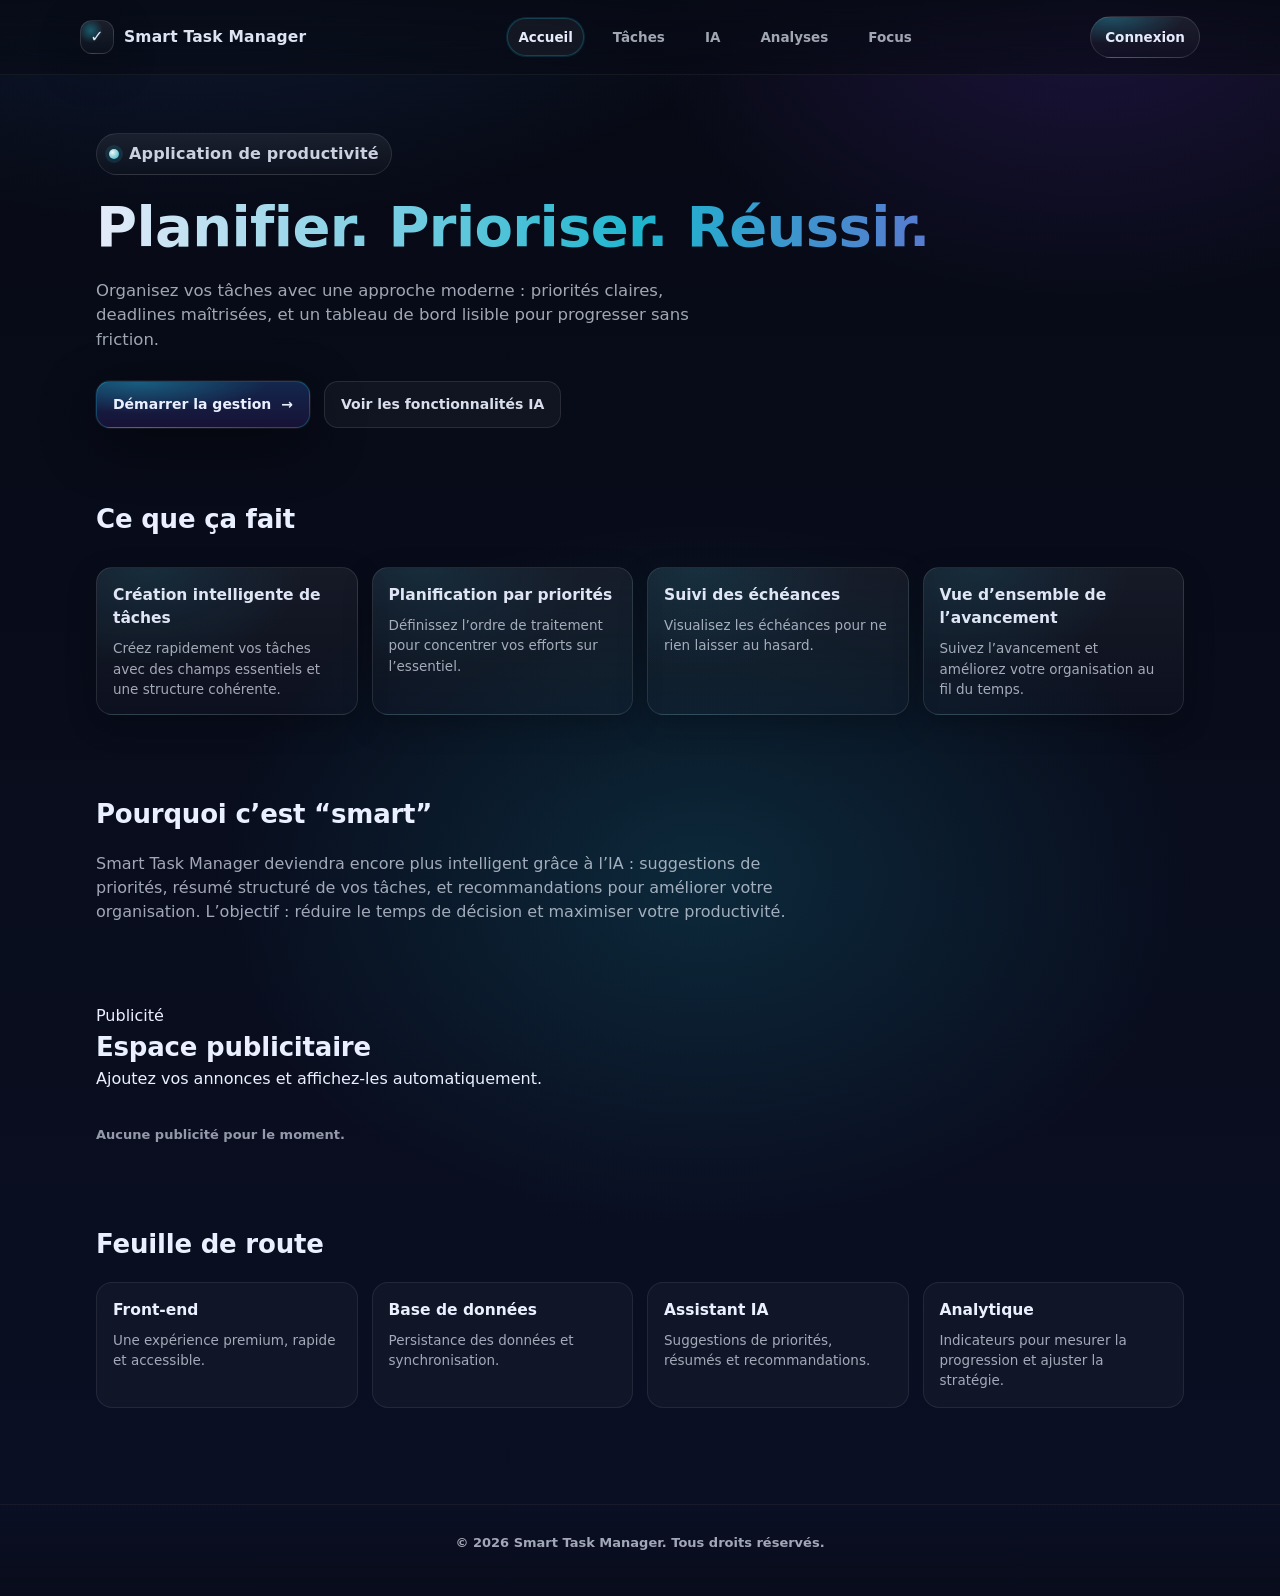
==== commit ebb30137: "ss" ====
--- a/index.html
+++ b/index.html
@@ -31,16 +31,16 @@
 
         <nav class="home-nav" aria-label="Navigation principale">
           <ul class="home-nav__list">
-            <li><a href="index.html" aria-label="Accès à Accueil">Accueil</a></li>
-            <li><a href="tache.html" aria-label="Accès à Tâches">Tâches</a></li>
+<li><a href="index.html" aria-label="Accès à Accueil" aria-current="page">Accueil</a></li>
+<li><a href="tache.html" aria-label="Accès à Tâches">Tâches</a></li>
 <li><a href="IA.html" aria-label="Accès à IA">IA</a></li>
             <li><a href="analyses.html" aria-label="Accès à Analyses">Analyses</a></li>
             <li><a href="focus.html" aria-label="Accès à Focus">Focus</a></li>
           </ul>
         </nav>
 
-<a class="home-launch" href="tache.html" aria-label="Lancer l’application">
-          Lancer l’application
+<a id="authHeaderBtn" class="home-launch" href="auth.html" aria-label="Connexion">
+          Connexion
         </a>
       </div>
     </header>
@@ -58,10 +58,10 @@
           </p>
 
           <div class="home-hero__actions" aria-label="Actions principales">
-            <a class="home-cta home-cta--primary" href="tasks.html" aria-label="Démarrer la gestion de tâches">
+<a class="home-cta home-cta--primary" href="tache.html" aria-label="Démarrer la gestion de tâches">
               Démarrer la gestion <span aria-hidden="true">→</span>
             </a>
-            <a class="home-cta home-cta--secondary" href="ai.html" aria-label="Voir les fonctionnalités IA">
+<a class="home-cta home-cta--secondary" href="IA.html" aria-label="Voir les fonctionnalités IA">
               Voir les fonctionnalités IA
             </a>
 
@@ -114,62 +114,54 @@
         </div>
       </section>
 
-      <section class="home-section" aria-labelledby="dashboardPreviewTitle">
-        <div class="home-section__inner">
-          <h2 id="dashboardPreviewTitle">Aperçu du tableau de bord</h2>
-
-
-          <div class="home-dashboard" aria-label="Prévisualisation du tableau de bord">
-            <div class="home-dashboard__stats" aria-label="Statistiques">
-              <div class="home-mini-stat" aria-label="Tâches totales">
-
-                <div class="home-mini-stat__label">Total</div>
-
-                <div class="home-mini-stat__value">12</div>
-              </div>
-              <div class="home-mini-stat" aria-label="Tâches à faire">
-                <div class="home-mini-stat__label">À faire</div>
-                <div class="home-mini-stat__value">7</div>
-              </div>
-              <div class="home-mini-stat" aria-label="Tâches terminées">
-                <div class="home-mini-stat__label">Terminées</div>
-                <div class="home-mini-stat__value">5</div>
-              </div>
+      <section class="home-section" aria-labelledby="adsSpaceTitle">
+        <div class="home-section__inner">
+          <div class="home-ads" aria-label="Gestion des publicités">
+            <div class="home-ads__badge" role="note">Publicité</div>
+            <h2 class="home-ads__title" id="adsSpaceTitle">Espace publicitaire</h2>
+            <p class="home-ads__subtitle">Ajoutez vos annonces et affichez-les automatiquement.</p>
+
+            <div class="home-ads__zone" aria-label="Zone d’affichage publicitaire horizontale">
+              <div id="adsContainer" class="home-ads__container" aria-live="polite"></div>
             </div>
 
-            <div class="home-dashboard__grid">
-              <div class="home-dashboard__tasks" aria-label="Tâches fictives">
-                <h3 class="home-dashboard__subtitle">Tâches</h3>
-
-                <ul class="home-dashboard__task-list" aria-label="Liste de tâches">
-                  <li class="home-dashboard__task" aria-label="Tâche : Prioriser le planning">
-                    <span class="home-dashboard__task-title">Prioriser le planning</span>
-                    <span class="home-dashboard__task-meta">Priorité: Haute • Échéance: 2026-06-28</span>
-                  </li>
-                  <li class="home-dashboard__task" aria-label="Tâche : Préparer le sprint">
-                    <span class="home-dashboard__task-title">Préparer le sprint</span>
-                    <span class="home-dashboard__task-meta">Priorité: Moyenne • Échéance: 2026-07-03</span>
-                  </li>
-                  <li class="home-dashboard__task" aria-label="Tâche : Finaliser le reporting">
-                    <span class="home-dashboard__task-title">Finaliser le reporting</span>
-                    <span class="home-dashboard__task-meta">Priorité: Faible • Échéance: 2026-07-06</span>
-                  </li>
-                </ul>
-              </div>
-
-              <aside class="home-dashboard__ai" aria-label="Suggestion IA">
-                <h3 class="home-dashboard__subtitle">Suggestion IA</h3>
-
-                <p class="home-dashboard__ai-text">
-                  « Envisage de traiter d’abord les tâches à échéance proche et de regrouper les actions
-                  similaires pour réduire le contexte switching. »
-                </p>
-                <div class="home-dashboard__ai-chip" role="note">Résumé IA (exemple)</div>
-              </aside>
+            <div class="home-ads__actions" aria-label="Actions publicitaires">
+              <button
+                id="addAdBtn"
+                class="home-ads__button"
+                type="button"
+                aria-label="Ajouter une publicité"
+              >
+                Ajouter une publicité
+              </button>
+
+              <input
+                id="adImageInput"
+                type="file"
+                accept="image/*"
+                aria-label="Choisir une image publicitaire"
+                style="display:none;"
+              />
+
+              <button
+                id="removeAdBtn"
+                class="home-ads__button home-ads__button--danger"
+                type="button"
+                aria-label="Supprimer une publicité"
+              >
+                Supprimer une publicité
+              </button>
             </div>
-          </div>
-        </div>
-      </section>
+
+
+            <p id="emptyAdsMessage" class="home-ads__empty" aria-live="polite">
+              Aucune publicité ajoutée pour le moment.
+            </p>
+          </div>
+        </div>
+      </section>
+
+
 
       <section class="home-section" aria-labelledby="roadmapTitle">
         <div class="home-section__inner">
@@ -201,16 +193,7 @@
         </div>
       </section>
 
-      <section class="home-section home-final-cta" aria-labelledby="homeCtaTitle">
-        <div class="home-section__inner">
-          <h2 id="homeCtaTitle">Prêt à reprendre le contrôle ?</h2>
-          <p class="home-paragraph">
-            Lance l’application et commence à planifier avec une méthode claire.
-          </p>
-          <a class="home-cta__button" href="tasks.html" aria-label="Aller à tasks.html">Aller aux tâches</a>
-
-        </div>
-      </section>
+
     </main>
 
     <footer class="home-footer" role="contentinfo" aria-label="Pied de page">
--- a/style.css
+++ b/style.css
@@ -549,6 +549,193 @@
   border-top: 1px solid rgba(255,255,255,.06);
   background: linear-gradient(180deg, rgba(7,10,20,0.00), rgba(7,10,20,0.55));
 }
+
+/* =========================
+   HOME AD SPACE (index.html)
+   Classes uniquement home-ad-*
+========================= */
+
+/* Espace publicitaire (défilement images) */
+#adsContainer{
+  display:flex;
+  align-items:center;
+  gap: 16px;
+  overflow:hidden;
+  width: 100%;
+  padding: 12px 6px;
+}
+
+#adsContainer .ads-rail{
+  display:flex;
+  gap: 16px;
+  will-change: transform;
+}
+
+#adsContainer .ad-item{
+  flex: 0 0 auto;
+  height: 92px;
+  width: auto;
+  display:flex;
+  align-items:center;
+  justify-content:center;
+  border-radius: 14px;
+  overflow:hidden;
+  border: 1px solid rgba(255,255,255,.10);
+  background:
+    radial-gradient(520px 160px at 10% 0%, rgba(34,211,238,.16), transparent 60%),
+    rgba(255,255,255,.02);
+}
+
+#adsContainer .ad-item img{
+  height: 92px;
+  width: auto;
+  object-fit: contain;
+}
+
+#emptyAdsMessage{
+  margin-top: 10px;
+  color: rgba(234,240,255,.62);
+  font-weight: 850;
+  font-size: 13px;
+}
+
+/* Animation défilement gauche -> droite */
+@keyframes home-ads-scroll-rtl{
+  0%{ transform: translateX(0); }
+  100%{ transform: translateX(-50%); }
+}
+
+@media (prefers-reduced-motion: reduce){
+  #adsContainer .ads-rail{ animation: none !important; transform: none !important; }
+}
+
+
+@keyframes home-ad-sway{
+  0%{ transform: translateX(6px) rotate(0deg); }
+  50%{ transform: translateX(-6px) rotate(0.4deg); }
+  100%{ transform: translateX(6px) rotate(0deg); }
+}
+
+.home-ad{
+  position: relative;
+  width: 100%;
+  padding: 18px;
+  border-radius: var(--radius-xl);
+  background:
+    radial-gradient(1100px 520px at 10% 0%, rgba(59,130,246,.22), transparent 55%),
+    radial-gradient(900px 520px at 95% 0%, rgba(168,85,247,.20), transparent 50%),
+    linear-gradient(180deg, rgba(255,255,255,.07), rgba(255,255,255,.02));
+  border: 1px solid rgba(255,255,255,.12);
+  box-shadow:
+    0 16px 55px rgba(0,0,0,.22),
+    0 0 0 1px rgba(255,255,255,.05);
+  backdrop-filter: blur(14px);
+  -webkit-backdrop-filter: blur(14px);
+
+  /* Léger décalage à droite sur desktop */
+  transform: translateX(26px);
+  animation: home-ad-sway 3.8s ease-in-out infinite;
+}
+
+.home-ad::before{
+  content:"";
+  position:absolute;
+  inset:-2px;
+  border-radius: calc(var(--radius-xl) + 2px);
+  background:
+    radial-gradient(420px 160px at 15% 0%, rgba(34,211,238,.26), transparent 60%),
+    radial-gradient(340px 160px at 90% 10%, rgba(168,85,247,.22), transparent 55%);
+  opacity: .35;
+  pointer-events:none;
+}
+
+.home-ad__badge{
+  width: fit-content;
+  padding: 8px 12px;
+  border-radius: 999px;
+  border: 1px solid rgba(34,211,238,.24);
+  background:
+    radial-gradient(130% 160% at 15% 0%, rgba(34,211,238,.20), transparent 55%),
+    rgba(255,255,255,.03);
+  color: rgba(234,240,255,.92);
+  font-weight: 950;
+  letter-spacing: .12px;
+  font-size: 12.8px;
+  position: relative;
+  z-index: 1;
+}
+
+.home-ad__title{
+  margin-top: 10px;
+  font-size: clamp(22px, 2.6vw, 34px);
+  font-weight: 950;
+  letter-spacing: -0.5px;
+  color: rgba(234,240,255,.98);
+  position: relative;
+  z-index: 1;
+}
+
+.home-ad__text{
+  margin-top: 10px;
+  color: rgba(234,240,255,.72);
+  font-size: 15.5px;
+  max-width: 68ch;
+  position: relative;
+  z-index: 1;
+}
+
+.home-ad__button{
+  display:inline-flex;
+  align-items:center;
+  justify-content:center;
+  gap: 10px;
+  margin-top: 14px;
+  padding: 12px 16px;
+  border-radius: 14px;
+  border: 1px solid rgba(34,211,238,.26);
+  background:
+    radial-gradient(120% 140% at 20% 0%, rgba(34,211,238,.32), transparent 55%),
+    linear-gradient(180deg, rgba(59,130,246,.22), rgba(124,58,237,.14));
+  color: rgba(234,240,255,.98);
+  font-weight: 1000;
+  transition: transform 160ms ease, border-color 160ms ease, background-color 160ms ease, box-shadow 160ms ease;
+  box-shadow: 0 0 0 1px rgba(34,211,238,.10), 0 18px 60px rgba(0,0,0,.22);
+  position: relative;
+  z-index: 1;
+}
+
+.home-ad__button:hover{
+  transform: translateY(-2px);
+  border-color: rgba(34,211,238,.48);
+}
+
+.home-ad__button:focus-visible{ box-shadow: var(--focus); }
+
+.home-ad__button-arrow{
+  display:inline-block;
+}
+
+.home-ad__small{
+  margin-top: 10px;
+  color: rgba(234,240,255,.58);
+  font-weight: 850;
+  font-size: 12.8px;
+  position: relative;
+  z-index: 1;
+}
+
+@media (max-width: 980px){
+  .home-ad{ transform: translateX(0); }
+}
+
+@media (max-width: 640px){
+  .home-ad{ padding: 16px; }
+}
+
+@media (prefers-reduced-motion: reduce){
+  .home-ad{ animation: none !important; }
+}
+
 
 .home-footer__inner{
   display:flex;
@@ -1645,6 +1832,7 @@
    AI PAGE STYLES
 ========================= */
 
+
 /* Isolation via ai-* only (évite les conflits) */
 
 .ai-main{ padding-bottom: 56px; }
@@ -2076,4 +2264,522 @@
   .ai-analyse__btn:hover{ transform: none !important; }
 }
 
-
+/* =========================
+   AUTH PAGE STYLES
+========================= */
+
+/*
+  IMPORTANT:
+  - Tout est scope via classes auth-* (évite conflits)
+  - Pas de CSS interne dans auth.html
+  - Pas de modification du header/footer commun
+*/
+
+.auth-main{
+  padding: 46px 0 22px;
+}
+
+.auth-main .home-section__inner{
+  display:grid;
+  justify-items: start;
+}
+
+/* Titre & sous-titre */
+.auth-main h1{
+  font-size: clamp(30px, 4.2vw, 56px);
+  line-height: 1.05;
+  letter-spacing: -0.7px;
+  font-weight: 950;
+  background: linear-gradient(90deg, rgba(234,240,255,.98), rgba(34,211,238,.92), rgba(168,85,247,.82));
+  -webkit-background-clip: text;
+  background-clip: text;
+  color: transparent;
+}
+
+.auth-main__subtitle{
+  margin-top: 10px;
+  font-size: 16.5px;
+  color: rgba(234,240,255,.72);
+  max-width: 70ch;
+}
+
+/* Bloc contenant l’UI d’auth */
+.auth-block{
+  padding: 0 0 28px;
+}
+
+.auth-block__title{
+  font-size: 22px;
+  font-weight: 920;
+  letter-spacing: -0.2px;
+  color: rgba(234,240,255,.98);
+  margin-bottom: 16px;
+}
+
+/* Layout wrapper (centrage pro) */
+.auth-wrapper{
+  width: min(980px, 100%);
+  margin: 0 auto;
+}
+
+/* Tabs */
+.auth-tabs{
+  display:flex;
+  align-items:center;
+  gap: 10px;
+  padding: 10px;
+  border-radius: 999px;
+  background:
+    radial-gradient(900px 220px at 20% 0%, rgba(34,211,238,.14), transparent 50%),
+    linear-gradient(180deg, rgba(255,255,255,.06), rgba(255,255,255,.02));
+  border: 1px solid rgba(255,255,255,.10);
+  box-shadow: 0 18px 60px rgba(0,0,0,.18);
+  backdrop-filter: blur(12px);
+  -webkit-backdrop-filter: blur(12px);
+  margin-bottom: 14px;
+}
+
+.auth-tabs__tab{
+  appearance: none;
+  border: 1px solid transparent;
+  background: transparent;
+  color: rgba(234,240,255,.72);
+  padding: 10px 16px;
+  border-radius: 999px;
+  font-weight: 950;
+  letter-spacing: .1px;
+  cursor: pointer;
+  transition: transform 160ms ease, background-color 160ms ease, border-color 160ms ease, color 160ms ease, box-shadow 160ms ease;
+  position: relative;
+  height: 44px;
+  display:inline-flex;
+  align-items:center;
+  justify-content:center;
+  min-width: 160px;
+}
+
+.auth-tabs__tab:hover{
+  transform: translateY(-1px);
+  color: rgba(234,240,255,.92);
+  border-color: rgba(255,255,255,.10);
+  background: rgba(255,255,255,.04);
+}
+
+.auth-tabs__tab[aria-selected="true"],
+.auth-tabs__tab.is-active{
+  color: rgba(234,240,255,.98);
+  border-color: rgba(34,211,238,.30);
+  background:
+    radial-gradient(120% 140% at 20% 0%, rgba(34,211,238,.34), transparent 55%),
+    linear-gradient(180deg, rgba(59,130,246,.22), rgba(168,85,247,.12));
+  box-shadow:
+    0 0 0 1px rgba(34,211,238,.16),
+    0 20px 60px rgba(0,0,0,.22),
+    0 0 42px rgba(34,211,238,.16);
+}
+
+/* Panels */
+.auth-panels{
+  display:grid;
+  gap: 14px;
+}
+
+/* Auth tabs : afficher un seul formulaire à la fois */
+.auth-panel.is-hidden{
+  display:none !important;
+}
+
+/* (optionnel) rendre la transition douce si déjà visible */
+.auth-panel.is-active{
+  display:block;
+}
+
+
+.auth-panel{
+  border-radius: var(--radius-xl);
+  border: 1px solid rgba(255,255,255,.10);
+  background:
+    radial-gradient(1000px 440px at 10% 0%, rgba(59,130,246,.18), transparent 55%),
+    radial-gradient(700px 380px at 92% 0%, rgba(168,85,247,.16), transparent 52%),
+    linear-gradient(180deg, rgba(255,255,255,.06), rgba(255,255,255,.02));
+  box-shadow: 0 18px 70px rgba(0,0,0,.22);
+  backdrop-filter: blur(14px);
+  -webkit-backdrop-filter: blur(14px);
+  padding: 18px;
+}
+
+/* Forms */
+.auth-form{
+  display:grid;
+  gap: 12px;
+}
+
+.auth-card,
+.auth-form{
+  width: 100%;
+}
+
+/* Champ / label */
+.auth-field{
+  display:grid;
+  gap: 8px;
+}
+
+/* Utilisation compatible avec la structure actuelle (form-field dans HTML) */
+.auth-form .form-field{
+  display:grid;
+  gap: 8px;
+}
+
+.auth-form .form-field label,
+.auth-form label{
+  font-size: 12.8px;
+  font-weight: 900;
+  color: rgba(234,240,255,.86);
+  letter-spacing: .1px;
+}
+
+.auth-form input[type="email"],
+.auth-form input[type="password"],
+.auth-form input[type="text"],
+.auth-form input[type="checkbox"]{
+  font-family: inherit;
+}
+
+.auth-form input[type="email"],
+.auth-form input[type="password"],
+.auth-form input[type="text"]{
+  width: 100%;
+  height: 46px;
+  padding: 10px 12px;
+  border-radius: 16px;
+  border: 1px solid rgba(255,255,255,.12);
+  background:
+    radial-gradient(130% 160% at 20% 0%, rgba(34,211,238,.14), transparent 55%),
+    rgba(255,255,255,.03);
+  color: rgba(234,240,255,.98);
+  box-shadow: 0 10px 26px rgba(0,0,0,.14);
+  outline: none;
+  transition: border-color 160ms ease, box-shadow 160ms ease, background-color 160ms ease, transform 160ms ease;
+}
+
+.auth-form input::placeholder{
+  color: rgba(234,240,255,.45);
+}
+
+.auth-form input:focus{
+  border-color: rgba(34,211,238,.46);
+  box-shadow: var(--focus);
+  background:
+    radial-gradient(130% 160% at 20% 0%, rgba(34,211,238,.22), transparent 58%),
+    rgba(255,255,255,.04);
+}
+
+/* Checkbox custom */
+.auth-form .form-field--checkbox{
+  display:flex;
+  align-items:center;
+  gap: 10px;
+  padding: 10px 12px;
+  border-radius: 16px;
+  border: 1px solid rgba(255,255,255,.08);
+  background: rgba(255,255,255,.02);
+}
+
+.auth-form input[type="checkbox"]{
+  width: 18px;
+  height: 18px;
+  border-radius: 6px;
+  border: 1px solid rgba(255,255,255,.18);
+  background: rgba(255,255,255,.03);
+  accent-color: var(--cyan);
+}
+
+.auth-form .form-field--checkbox label{
+  margin: 0;
+  font-weight: 850;
+  font-size: 13px;
+  color: rgba(234,240,255,.80);
+}
+
+/* Actions */
+.auth-actions,
+.auth-form__actions{
+  display:flex;
+  justify-content: space-between;
+  align-items:center;
+  gap: 10px;
+  margin-top: 2px;
+}
+
+.auth-form__link{
+  color: rgba(234,240,255,.72);
+  font-weight: 900;
+  font-size: 13.5px;
+  border-radius: 10px;
+  padding: 8px 10px;
+  border: 1px solid transparent;
+  background: rgba(255,255,255,.02);
+  transition: border-color 160ms ease, background-color 160ms ease, color 160ms ease, transform 160ms ease;
+}
+
+.auth-form__link:hover{
+  color: rgba(234,240,255,.95);
+  border-color: rgba(168,85,247,.28);
+  background:
+    radial-gradient(500px 160px at 0% 0%, rgba(168,85,247,.18), transparent 55%),
+    rgba(255,255,255,.04);
+  transform: translateY(-1px);
+}
+
+.auth-form__submit{
+  display:flex;
+  justify-content:flex-end;
+}
+
+.auth-form button[type="submit"]{
+  height: 46px;
+  padding: 0 18px;
+  border-radius: 16px;
+  border: 1px solid rgba(34,211,238,.30);
+  background:
+    radial-gradient(120% 140% at 20% 0%, rgba(34,211,238,.34), transparent 55%),
+    linear-gradient(180deg, rgba(59,130,246,.22), rgba(168,85,247,.12));
+  color: rgba(234,240,255,.98);
+  font-weight: 1000;
+  letter-spacing: .15px;
+  cursor: pointer;
+  box-shadow:
+    0 0 0 1px rgba(34,211,238,.12),
+    0 18px 55px rgba(0,0,0,.22),
+    0 0 42px rgba(34,211,238,.16);
+  transition: transform 160ms ease, border-color 160ms ease, box-shadow 160ms ease, filter 160ms ease;
+}
+
+.auth-form button[type="submit"]:hover{
+  transform: translateY(-2px);
+  border-color: rgba(34,211,238,.52);
+  filter: saturate(1.06);
+  box-shadow:
+    0 0 0 1px rgba(34,211,238,.16),
+    0 26px 75px rgba(0,0,0,.26),
+    0 0 60px rgba(34,211,238,.20);
+}
+
+.auth-form button[type="submit"]:focus-visible{
+  box-shadow: var(--focus);
+}
+
+/* Security cards */
+.auth-security{
+  padding-top: 10px;
+}
+
+.auth-security__title{
+  font-size: 22px;
+  font-weight: 950;
+  letter-spacing: -0.2px;
+  margin-bottom: 14px;
+}
+
+.auth-security__grid{
+  display:grid;
+  grid-template-columns: repeat(3, 1fr);
+  gap: 12px;
+}
+
+.auth-security__item{
+  list-style:none;
+  padding: 16px;
+  border-radius: var(--radius-xl);
+  border: 1px solid rgba(255,255,255,.10);
+  background:
+    radial-gradient(900px 320px at 10% 0%, rgba(34,211,238,.16), transparent 55%),
+    linear-gradient(180deg, rgba(255,255,255,.06), rgba(255,255,255,.02));
+  box-shadow: 0 18px 60px rgba(0,0,0,.18);
+  backdrop-filter: blur(12px);
+  -webkit-backdrop-filter: blur(12px);
+  transition: transform 200ms ease, border-color 200ms ease, background-color 200ms ease;
+  min-height: 136px;
+}
+
+.auth-security__item:hover{
+  transform: translateY(-3px);
+  border-color: rgba(34,211,238,.28);
+  background:
+    radial-gradient(900px 320px at 10% 0%, rgba(34,211,238,.22), transparent 58%),
+    linear-gradient(180deg, rgba(255,255,255,.07), rgba(255,255,255,.02));
+}
+
+.auth-security__item-title{
+  font-size: 15.5px;
+  font-weight: 950;
+  color: rgba(234,240,255,.95);
+  margin-bottom: 8px;
+  letter-spacing: -0.1px;
+}
+
+.auth-security__item-text{
+  font-size: 13.6px;
+  color: rgba(234,240,255,.70);
+  line-height: 1.55;
+}
+
+/* Responsive */
+@media (max-width: 980px){
+  .auth-main{ padding: 36px 0 18px; }
+  .auth-panel{ padding: 16px; }
+
+  .auth-tabs__tab{ min-width: 140px; }
+
+  .auth-security__grid{ grid-template-columns: 1fr; }
+}
+
+@media (max-width: 640px){
+  .auth-block__title{ margin-bottom: 12px; }
+
+  .auth-tabs{ padding: 8px; }
+  .auth-tabs__tab{ min-width: 0; flex: 1; width: 100%; }
+
+  .auth-panel{ padding: 14px; }
+
+  .auth-form__submit{ justify-content: stretch; }
+  .auth-form button[type="submit"]{ width: 100%; }
+
+  .auth-actions, .auth-form__actions{
+    flex-direction: column;
+    align-items: flex-start;
+  }
+
+  .auth-security__item{ min-height: auto; }
+}
+
+@media (prefers-reduced-motion: reduce){
+  .auth-tabs__tab,
+  .auth-security__item,
+  .auth-form button[type="submit"],
+  .auth-form__link{
+    transition: none !important;
+  }
+
+  .auth-security__item:hover,
+  .auth-tabs__tab:hover,
+  .auth-form button[type="submit"]:hover{
+    transform: none !important;
+  }
+}
+
+/* =========================
+   AUTH: Modal Conditions
+   (isolé via classes auth-*)
+========================= */
+
+.auth-terms-link{
+  appearance: none;
+  border: 0;
+  background: transparent;
+  color: rgba(234,240,255,.98);
+  font: inherit;
+  font-weight: 900;
+  padding: 0;
+  margin: 0;
+  cursor: pointer;
+  text-decoration: underline;
+  text-decoration-thickness: 1px;
+  text-underline-offset: 3px;
+}
+
+.auth-terms-link:hover{
+  color: rgba(234,240,255,1);
+  text-decoration-color: rgba(34,211,238,.7);
+}
+
+.auth-modal{
+  position: fixed;
+  inset: 0;
+  z-index: 9999;
+  display: none;
+}
+
+.auth-modal--open{
+  display: block;
+}
+
+.auth-modal__overlay{
+  position: absolute;
+  inset: 0;
+  background: rgba(0,0,0,.55);
+  backdrop-filter: blur(6px);
+  -webkit-backdrop-filter: blur(6px);
+}
+
+.auth-modal__panel{
+  position: relative;
+  width: min(720px, calc(100% - 28px));
+  margin: 0 auto;
+  top: 50%;
+  transform: translateY(-50%);
+  border-radius: var(--radius-xl);
+  border: 1px solid rgba(255,255,255,.12);
+  background:
+    radial-gradient(900px 420px at 10% 0%, rgba(59,130,246,.22), transparent 55%),
+    radial-gradient(700px 360px at 92% 0%, rgba(168,85,247,.20), transparent 52%),
+    linear-gradient(180deg, rgba(255,255,255,.07), rgba(255,255,255,.02));
+  box-shadow: 0 26px 90px rgba(0,0,0,.45);
+  padding: 18px;
+}
+
+.auth-modal__title{
+  font-size: 22px;
+  font-weight: 950;
+  letter-spacing: -0.2px;
+  color: rgba(234,240,255,.98);
+  margin-bottom: 10px;
+}
+
+.auth-modal__text{
+  color: rgba(234,240,255,.74);
+  font-size: 14.8px;
+  line-height: 1.6;
+}
+
+.auth-modal__actions{
+  display: flex;
+  justify-content: flex-end;
+  margin-top: 16px;
+}
+
+.auth-modal__close{
+  height: 44px;
+  padding: 0 16px;
+  border-radius: 14px;
+  border: 1px solid rgba(255,255,255,.14);
+  background:
+    radial-gradient(120% 140% at 20% 0%, rgba(34,211,238,.22), transparent 55%),
+    rgba(255,255,255,.04);
+  color: rgba(234,240,255,.98);
+  font-weight: 950;
+  cursor: pointer;
+  transition: transform 160ms ease, border-color 160ms ease, background-color 160ms ease, box-shadow 160ms ease;
+}
+
+.auth-modal__close:hover{
+  transform: translateY(-1px);
+  border-color: rgba(34,211,238,.38);
+  background:
+    radial-gradient(120% 140% at 20% 0%, rgba(34,211,238,.28), transparent 55%),
+    rgba(255,255,255,.06);
+}
+
+.auth-modal__close:focus-visible{
+  box-shadow: var(--focus);
+}
+
+@media (max-width: 640px){
+  .auth-modal__panel{ padding: 14px; }
+  .auth-modal__title{ font-size: 20px; }
+}
+
+
+
+
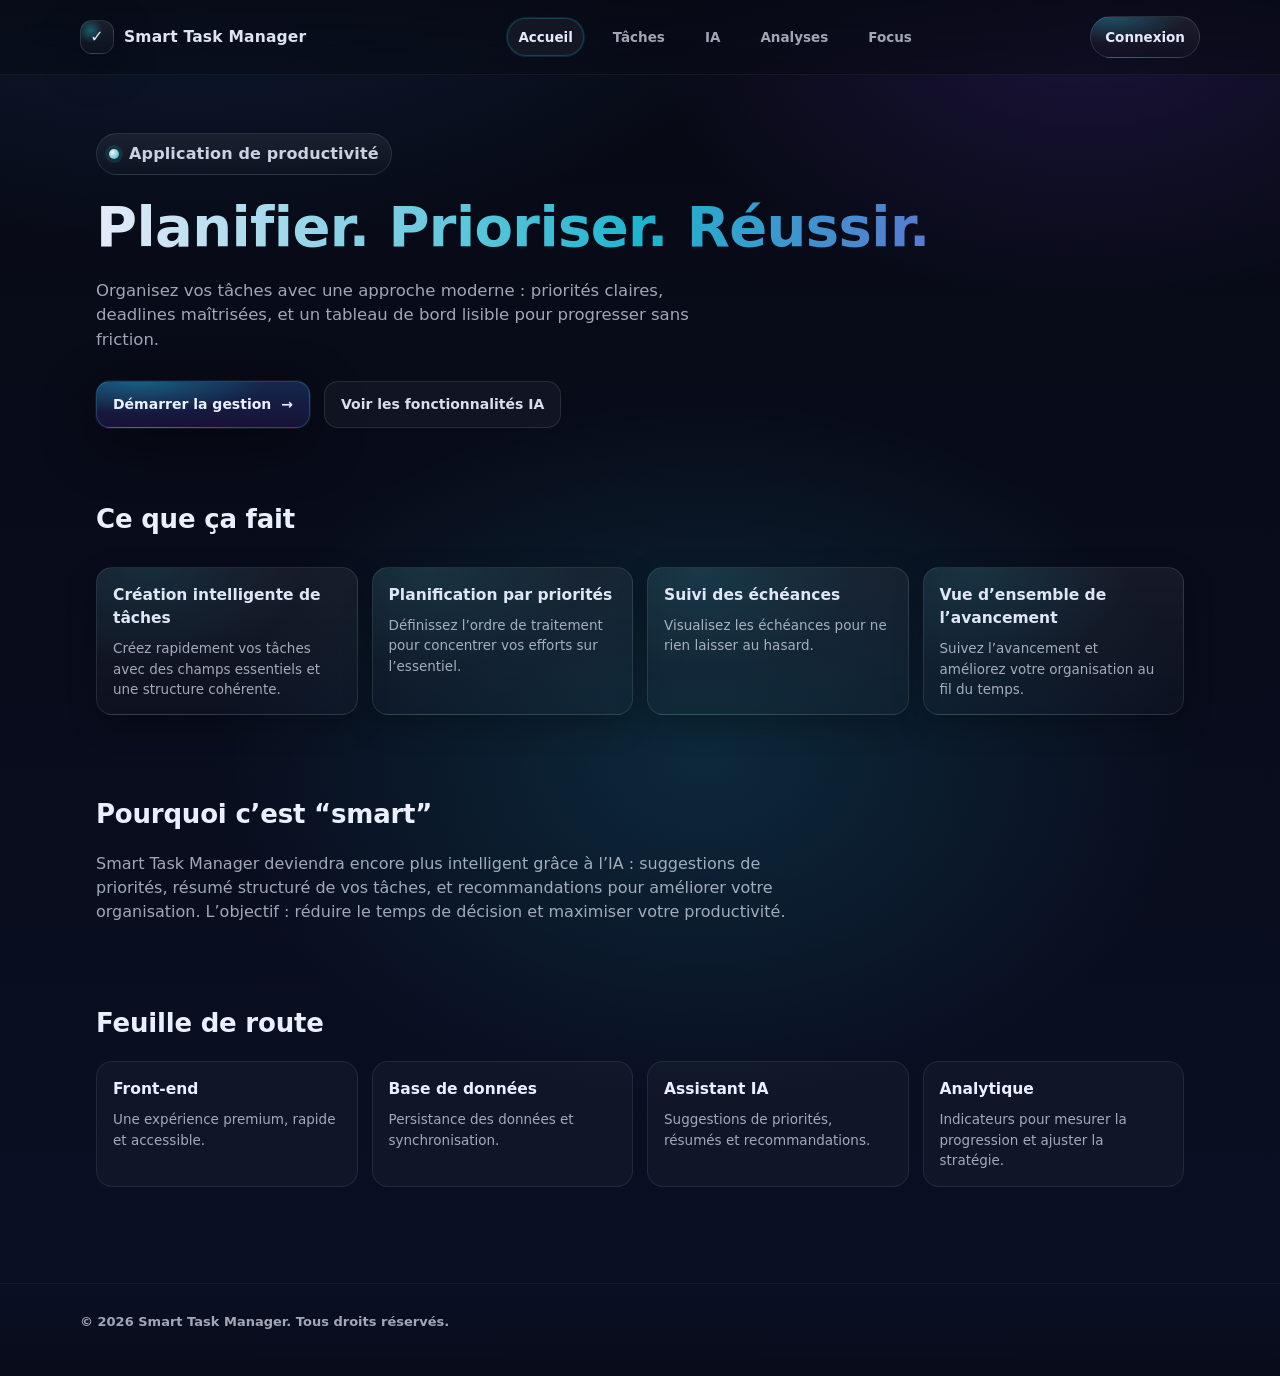
==== commit e1433d75: "Complete frontend version" ====
--- a/index.html
+++ b/index.html
@@ -114,52 +114,7 @@
         </div>
       </section>
 
-      <section class="home-section" aria-labelledby="adsSpaceTitle">
-        <div class="home-section__inner">
-          <div class="home-ads" aria-label="Gestion des publicités">
-            <div class="home-ads__badge" role="note">Publicité</div>
-            <h2 class="home-ads__title" id="adsSpaceTitle">Espace publicitaire</h2>
-            <p class="home-ads__subtitle">Ajoutez vos annonces et affichez-les automatiquement.</p>
 
-            <div class="home-ads__zone" aria-label="Zone d’affichage publicitaire horizontale">
-              <div id="adsContainer" class="home-ads__container" aria-live="polite"></div>
-            </div>
-
-            <div class="home-ads__actions" aria-label="Actions publicitaires">
-              <button
-                id="addAdBtn"
-                class="home-ads__button"
-                type="button"
-                aria-label="Ajouter une publicité"
-              >
-                Ajouter une publicité
-              </button>
-
-              <input
-                id="adImageInput"
-                type="file"
-                accept="image/*"
-                aria-label="Choisir une image publicitaire"
-                style="display:none;"
-              />
-
-              <button
-                id="removeAdBtn"
-                class="home-ads__button home-ads__button--danger"
-                type="button"
-                aria-label="Supprimer une publicité"
-              >
-                Supprimer une publicité
-              </button>
-            </div>
-
-
-            <p id="emptyAdsMessage" class="home-ads__empty" aria-live="polite">
-              Aucune publicité ajoutée pour le moment.
-            </p>
-          </div>
-        </div>
-      </section>
 
 
 
--- a/style.css
+++ b/style.css
@@ -551,196 +551,9 @@
 }
 
 /* =========================
-   HOME AD SPACE (index.html)
-   Classes uniquement home-ad-*
+   HOME AD SPACE (supprimé)
 ========================= */
 
-/* Espace publicitaire (défilement images) */
-#adsContainer{
-  display:flex;
-  align-items:center;
-  gap: 16px;
-  overflow:hidden;
-  width: 100%;
-  padding: 12px 6px;
-}
-
-#adsContainer .ads-rail{
-  display:flex;
-  gap: 16px;
-  will-change: transform;
-}
-
-#adsContainer .ad-item{
-  flex: 0 0 auto;
-  height: 92px;
-  width: auto;
-  display:flex;
-  align-items:center;
-  justify-content:center;
-  border-radius: 14px;
-  overflow:hidden;
-  border: 1px solid rgba(255,255,255,.10);
-  background:
-    radial-gradient(520px 160px at 10% 0%, rgba(34,211,238,.16), transparent 60%),
-    rgba(255,255,255,.02);
-}
-
-#adsContainer .ad-item img{
-  height: 92px;
-  width: auto;
-  object-fit: contain;
-}
-
-#emptyAdsMessage{
-  margin-top: 10px;
-  color: rgba(234,240,255,.62);
-  font-weight: 850;
-  font-size: 13px;
-}
-
-/* Animation défilement gauche -> droite */
-@keyframes home-ads-scroll-rtl{
-  0%{ transform: translateX(0); }
-  100%{ transform: translateX(-50%); }
-}
-
-@media (prefers-reduced-motion: reduce){
-  #adsContainer .ads-rail{ animation: none !important; transform: none !important; }
-}
-
-
-@keyframes home-ad-sway{
-  0%{ transform: translateX(6px) rotate(0deg); }
-  50%{ transform: translateX(-6px) rotate(0.4deg); }
-  100%{ transform: translateX(6px) rotate(0deg); }
-}
-
-.home-ad{
-  position: relative;
-  width: 100%;
-  padding: 18px;
-  border-radius: var(--radius-xl);
-  background:
-    radial-gradient(1100px 520px at 10% 0%, rgba(59,130,246,.22), transparent 55%),
-    radial-gradient(900px 520px at 95% 0%, rgba(168,85,247,.20), transparent 50%),
-    linear-gradient(180deg, rgba(255,255,255,.07), rgba(255,255,255,.02));
-  border: 1px solid rgba(255,255,255,.12);
-  box-shadow:
-    0 16px 55px rgba(0,0,0,.22),
-    0 0 0 1px rgba(255,255,255,.05);
-  backdrop-filter: blur(14px);
-  -webkit-backdrop-filter: blur(14px);
-
-  /* Léger décalage à droite sur desktop */
-  transform: translateX(26px);
-  animation: home-ad-sway 3.8s ease-in-out infinite;
-}
-
-.home-ad::before{
-  content:"";
-  position:absolute;
-  inset:-2px;
-  border-radius: calc(var(--radius-xl) + 2px);
-  background:
-    radial-gradient(420px 160px at 15% 0%, rgba(34,211,238,.26), transparent 60%),
-    radial-gradient(340px 160px at 90% 10%, rgba(168,85,247,.22), transparent 55%);
-  opacity: .35;
-  pointer-events:none;
-}
-
-.home-ad__badge{
-  width: fit-content;
-  padding: 8px 12px;
-  border-radius: 999px;
-  border: 1px solid rgba(34,211,238,.24);
-  background:
-    radial-gradient(130% 160% at 15% 0%, rgba(34,211,238,.20), transparent 55%),
-    rgba(255,255,255,.03);
-  color: rgba(234,240,255,.92);
-  font-weight: 950;
-  letter-spacing: .12px;
-  font-size: 12.8px;
-  position: relative;
-  z-index: 1;
-}
-
-.home-ad__title{
-  margin-top: 10px;
-  font-size: clamp(22px, 2.6vw, 34px);
-  font-weight: 950;
-  letter-spacing: -0.5px;
-  color: rgba(234,240,255,.98);
-  position: relative;
-  z-index: 1;
-}
-
-.home-ad__text{
-  margin-top: 10px;
-  color: rgba(234,240,255,.72);
-  font-size: 15.5px;
-  max-width: 68ch;
-  position: relative;
-  z-index: 1;
-}
-
-.home-ad__button{
-  display:inline-flex;
-  align-items:center;
-  justify-content:center;
-  gap: 10px;
-  margin-top: 14px;
-  padding: 12px 16px;
-  border-radius: 14px;
-  border: 1px solid rgba(34,211,238,.26);
-  background:
-    radial-gradient(120% 140% at 20% 0%, rgba(34,211,238,.32), transparent 55%),
-    linear-gradient(180deg, rgba(59,130,246,.22), rgba(124,58,237,.14));
-  color: rgba(234,240,255,.98);
-  font-weight: 1000;
-  transition: transform 160ms ease, border-color 160ms ease, background-color 160ms ease, box-shadow 160ms ease;
-  box-shadow: 0 0 0 1px rgba(34,211,238,.10), 0 18px 60px rgba(0,0,0,.22);
-  position: relative;
-  z-index: 1;
-}
-
-.home-ad__button:hover{
-  transform: translateY(-2px);
-  border-color: rgba(34,211,238,.48);
-}
-
-.home-ad__button:focus-visible{ box-shadow: var(--focus); }
-
-.home-ad__button-arrow{
-  display:inline-block;
-}
-
-.home-ad__small{
-  margin-top: 10px;
-  color: rgba(234,240,255,.58);
-  font-weight: 850;
-  font-size: 12.8px;
-  position: relative;
-  z-index: 1;
-}
-
-@media (max-width: 980px){
-  .home-ad{ transform: translateX(0); }
-}
-
-@media (max-width: 640px){
-  .home-ad{ padding: 16px; }
-}
-
-@media (prefers-reduced-motion: reduce){
-  .home-ad{ animation: none !important; }
-}
-
-
-.home-footer__inner{
-  display:flex;
-  justify-content: center;
-}
 
 .home-footer__copyright{
   color: var(--text-68);
